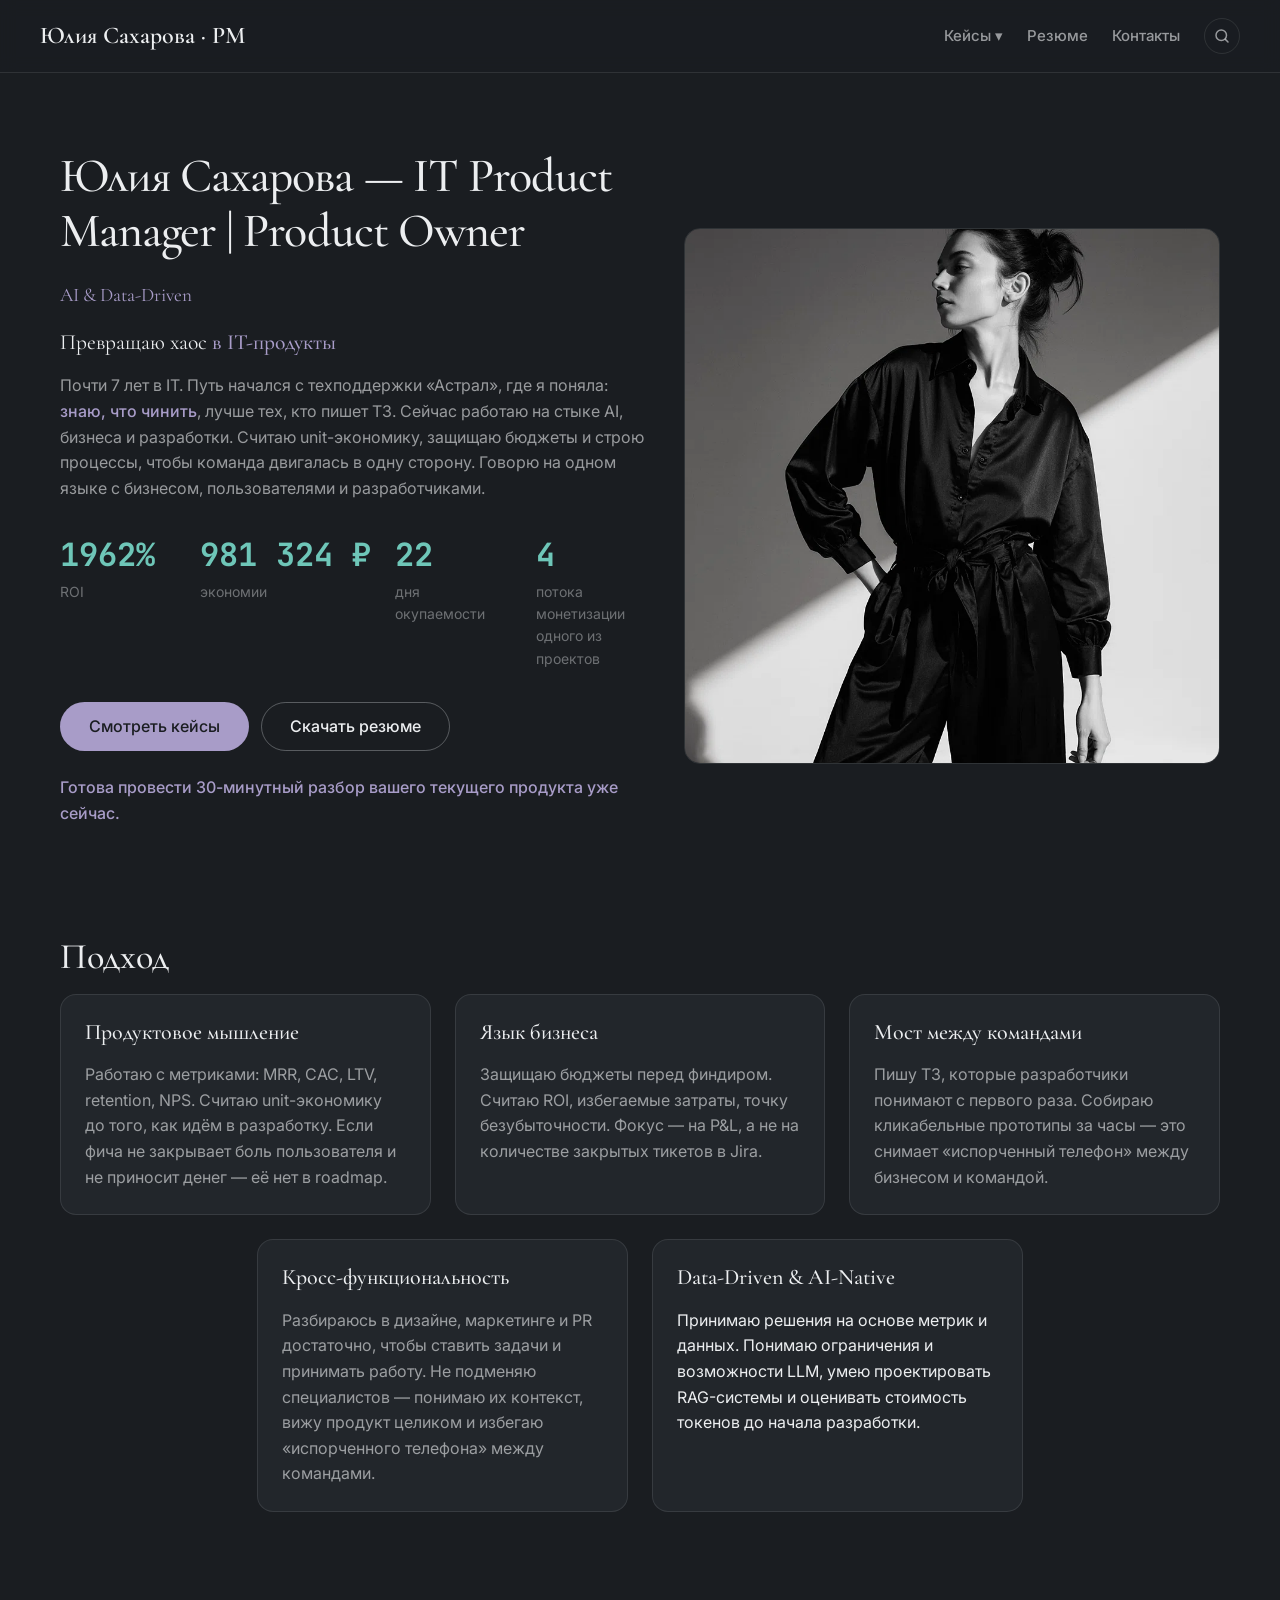
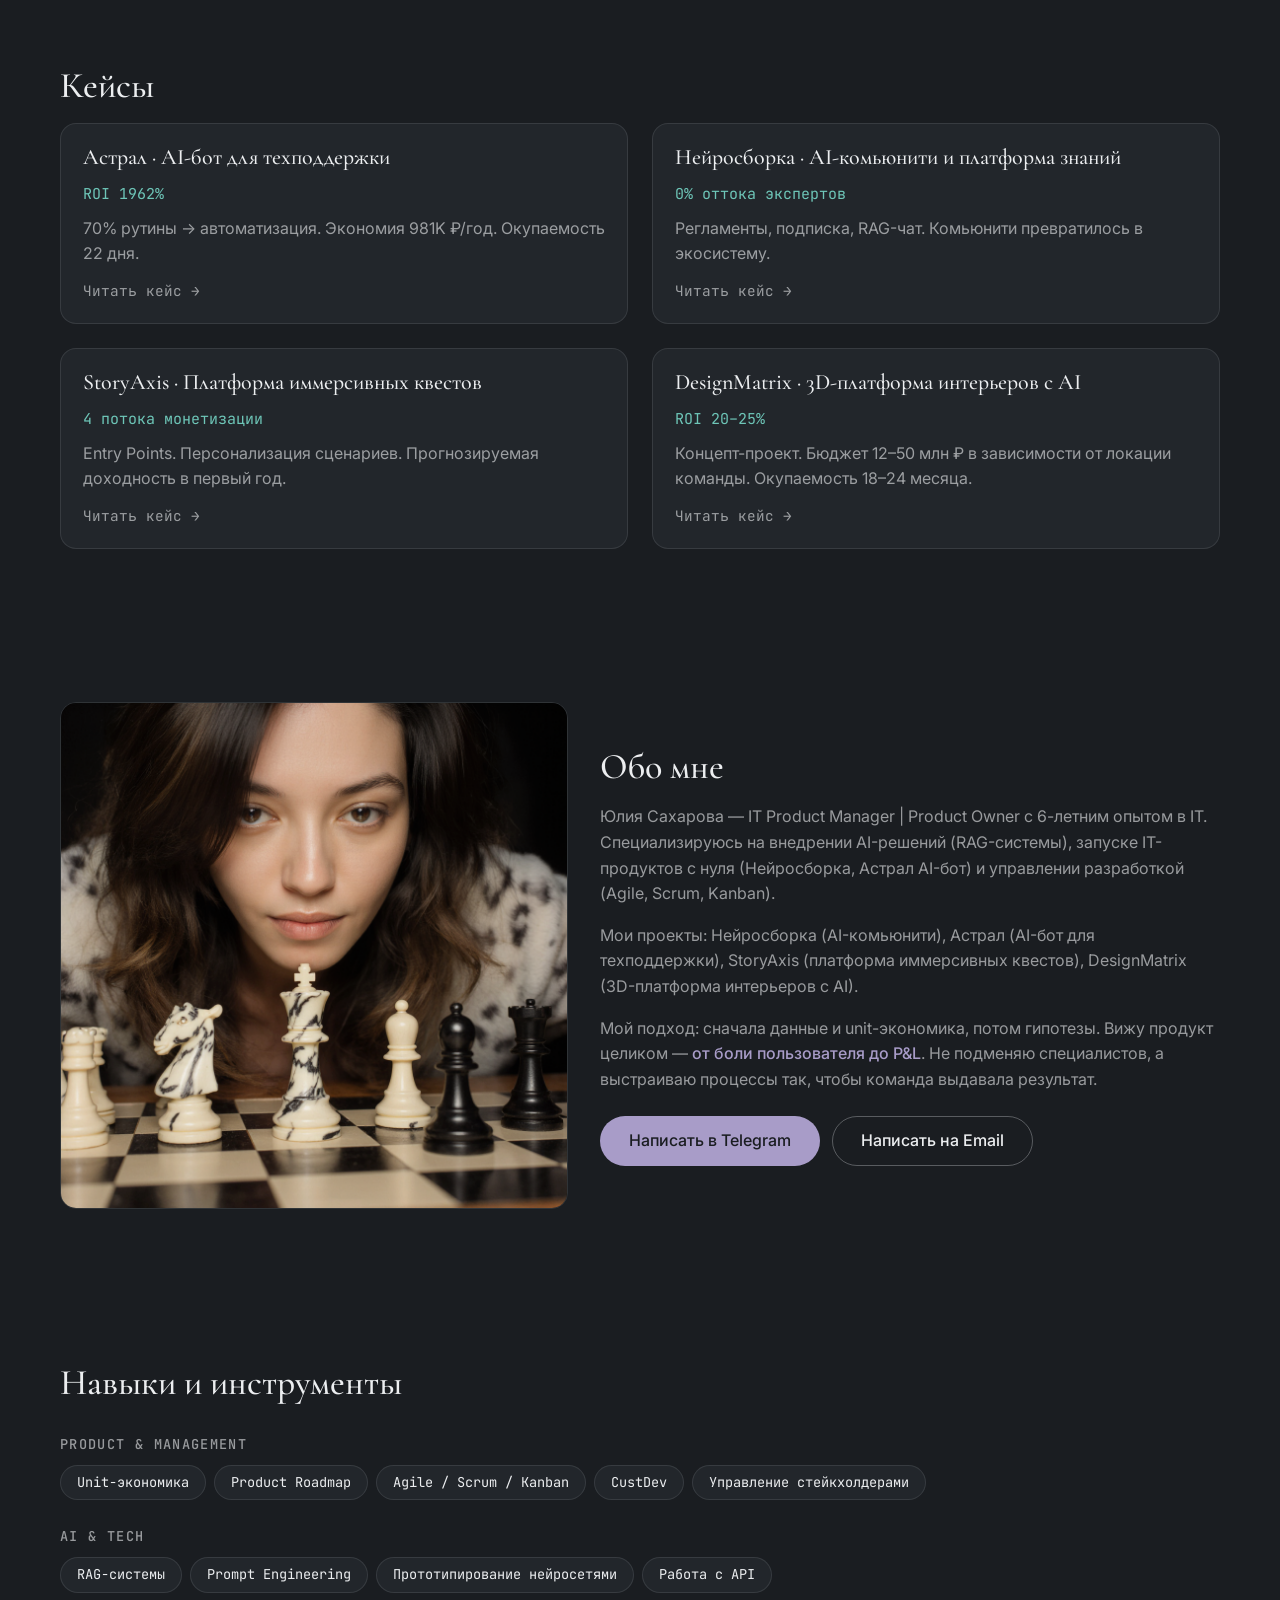
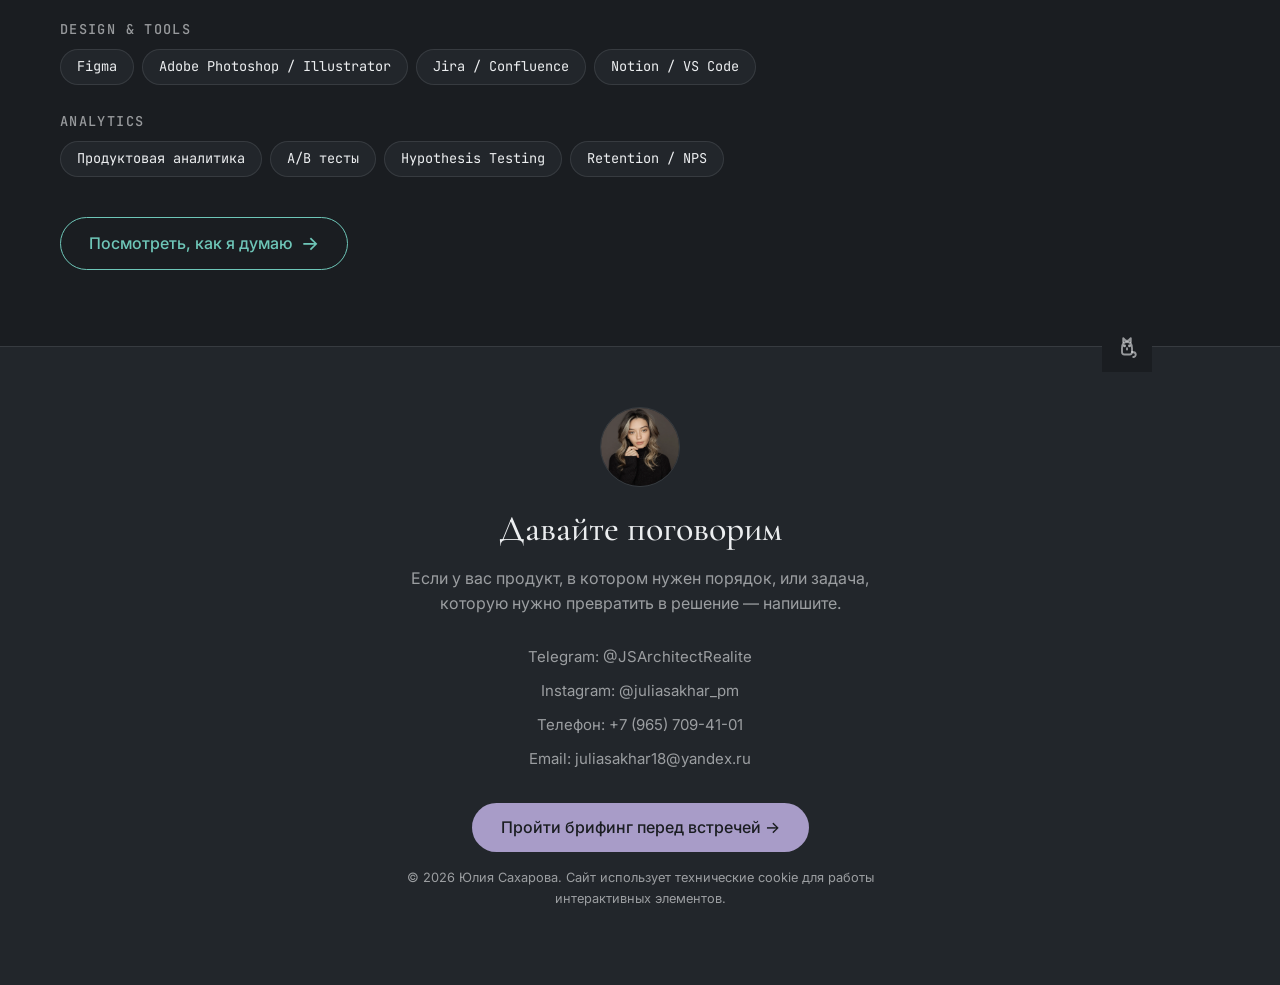
==== index.html @ aecee893 "Phase 55: sitting footer cat on top border above avatar, right aligned" ====
<!DOCTYPE html>
<html lang="ru">
<head>
  <meta charset="UTF-8">
  <meta name="viewport" content="width=device-width, initial-scale=1.0">
  <title>Юлия Сахарова — IT Product Manager | AI &amp; Data-Driven</title>
  <meta name="description" content="Опытный IT Product Manager (6+ лет). Управление IT-продуктами, запуск с нуля (0-to-1), unit-экономика. Экспертиза в AI-интеграциях, RAG-системах и Data-Driven подходе. Кейсы с ROI 1962%.">
  <meta name="keywords" content="Юлия Сахарова, Yulia Sakharova, Юлия Сахарова Product Manager, Юлия Сахарова Product Owner, IT Product Manager, AI Product Manager, Product Manager Калуга, Product Manager Россия, Product Manager AI, PM с опытом в AI, Product Manager RAG, Product Manager B2B, Product Manager B2C, нейросборка, астрал AI-бот, storyaxis, designmatrix, ИИ-бот поддержка, AI-бот техподдержка, RAG-системы, unit-экономика, prompt engineering, внедрение ИИ, управление IT-продуктами, разработка MVP, запуск продуктов с нуля, product roadmap, custdev, agile, scrum, kanban, анализ данных, продуктовый аналитик, AI-интеграции, security by design, цифровая трансформация">
  <meta property="og:type" content="website">
  <meta property="og:locale" content="ru_RU">
  <meta property="og:title" content="Юлия Сахарова — IT Product Manager">
  <meta property="og:description" content="Портфолио: внедрение AI (RAG), Unit-экономика, запуск IT-продуктов. ROI 1962%.">
  <meta property="og:image" content="https://juliasakharpm.github.io/yuliia-portfolio/img/portrait.jpg">
  <meta property="og:url" content="https://juliasakharpm.github.io/yuliia-portfolio/">
  <link rel="icon" href="favicon.svg">
  <link rel="preconnect" href="https://fonts.googleapis.com">
  <link rel="preconnect" href="https://fonts.gstatic.com" crossorigin>
  <link rel="stylesheet" href="https://fonts.googleapis.com/css2?family=Cormorant+Garamond:wght@400;500;600&family=Inter:wght@400;500;600&family=JetBrains+Mono:wght@400;700&display=swap">
  <link rel="stylesheet" href="css/styles.css?v=55.1">
  <script src="js/main.js?v=53.1" defer></script>
  <script type="application/ld+json">
  {
    "@context": "https://schema.org",
    "@type": "Person",
    "name": "Юлия Сахарова",
    "alternateName": ["Yulia Sakharova", "Юлия Сахарова PM", "Yulia Sakharova PM"],
    "jobTitle": "IT Product Manager | Product Owner",
    "description": "IT Product Manager с 6-летним опытом. Специализация: AI-интеграции, RAG-системы, запуск IT-продуктов, unit-экономика.",
    "url": "https://juliasakharpm.github.io/yuliia-portfolio/",
    "image": "https://juliasakharpm.github.io/yuliia-portfolio/img/portrait.jpg",
    "sameAs": [
      "https://t.me/JSArchitectRealite",
      "https://instagram.com/juliasakhar_pm"
    ],
    "knowsAbout": ["IT Product Management", "Product Owner", "Artificial Intelligence", "RAG", "Data-Driven", "Unit Economics", "Agile", "Scrum", "Kanban", "Product Launch", "MVP Development", "CustDev", "Product Roadmap", "AI Integration", "Prompt Engineering", "Security by Design"],
    "hasOccupation": {
      "@type": "Occupation",
      "name": "IT Product Manager",
      "occupationLocation": {"@type": "Country", "name": "Russia"}
    }
  }
  </script>
  <script type="application/ld+json">
  {
    "@context": "https://schema.org",
    "@type": "FAQPage",
    "mainEntity": [{
      "@type": "Question",
      "name": "Кто такая Юлия Сахарова?",
      "acceptedAnswer": {"@type": "Answer", "text": "Юлия Сахарова — IT Product Manager с 6-летним опытом, специализирующаяся на внедрении AI-решений (RAG) и запуске B2B/B2C продуктов с измеримым ROI."}
    }, {
      "@type": "Question",
      "name": "Какой у Юлии опыт в AI?",
      "acceptedAnswer": {"@type": "Answer", "text": "Спроектировала и внедрила AI-бота для техподдержки с ROI 1962% и окупаемостью 22 дня."}
    }]
  }
  </script>
</head>
<body>
  <header class="site-header">
    <a class="logo" href="index.html">Юлия Сахарова · PM</a>
        <nav class="site-nav">
      <div class="dropdown">
        <button class="dropdown-toggle" type="button" aria-expanded="false" aria-haspopup="true">Кейсы ▾</button>
        <div class="dropdown-menu">
          <a href="case-astral.html">Астрал</a>
          <a href="case-neirosborka.html">Нейросборка</a>
          <a href="case-storyaxis.html">StoryAxis</a>
          <a href="case-designmatrix.html">DesignMatrix</a>
        </div>
      </div>
      <a class="nav-link" href="resume.pdf" download>Резюме</a>
      <a class="nav-link" href="index.html#contacts">Контакты</a>
      <button class="search-toggle" type="button" aria-label="Поиск по сайту" title="Поиск (Ctrl+K)" data-search-open>
        <svg width="18" height="18" viewBox="0 0 24 24" fill="none" stroke="currentColor" stroke-width="2" stroke-linecap="round"><circle cx="11" cy="11" r="7"></circle><path d="m20 20-3.5-3.5"></path></svg>
      </button>
    </nav>
  </header>

  <main>
    <!-- Hero -->
    <section class="section hero fade-in">
      <div class="container hero-grid">
        <div class="hero-text">
          <h1>Юлия Сахарова — IT Product Manager | Product Owner</h1>
          <p class="hero-subtitle">AI &amp; Data-Driven</p>
          <p class="hero-slogan">Превращаю хаос <span class="text-accent">в IT-продукты</span></p>
          <p class="text-muted hero-lead">Почти 7 лет в IT. Путь начался с техподдержки «Астрал», где я поняла: <span class="text-accent">знаю, что чинить</span>, лучше тех, кто пишет ТЗ. Сейчас работаю на стыке AI, бизнеса и разработки. Считаю unit-экономику, защищаю бюджеты и строю процессы, чтобы команда двигалась в одну сторону. Говорю на одном языке с бизнесом, пользователями и разработчиками.</p>
          <div class="hero-stats">
            <div class="stat">
              <span class="stat-value mono"><span data-counter="1962" data-counter-suffix="%">1962%</span></span>
              <span class="stat-label">ROI</span>
            </div>
            <div class="stat">
              <span class="stat-value mono"><span data-counter="981324" data-counter-format="money" data-counter-suffix=" ₽">981 324 ₽</span></span>
              <span class="stat-label">экономии</span>
            </div>
            <div class="stat">
              <span class="stat-value mono"><span data-counter="22">22</span></span>
              <span class="stat-label">дня окупаемости</span>
            </div>
            <div class="stat">
              <span class="stat-value mono"><span data-counter="4">4</span></span>
              <span class="stat-label">потока монетизации одного из проектов</span>
            </div>
          </div>
          <div class="hero-actions">
            <a class="btn btn--primary" href="#cases">Смотреть кейсы</a>
            <a class="btn btn--outline" href="resume.pdf" download>Скачать резюме</a>
          </div>
          <p style="margin-top: 24px; font-weight: 500; color: var(--accent);">Готова провести 30-минутный разбор вашего текущего продукта уже сейчас.</p>
        </div>
        <div class="hero-media">
          <img src="img/portrait.jpg" alt="Юлия Сахарова — IT Product Manager" class="rounded-2xl" width="600" height="600">
        </div>
      </div>
    </section>

    <!-- Подход -->
    <section class="section fade-in">
      <div class="container">
        <h2>Подход</h2>
        <div class="grid-4 approach-grid">
          <div class="card approach-card">
            <h3>Продуктовое мышление</h3>
            <p class="text-muted">Работаю с метриками: MRR, CAC, LTV, retention, NPS. Считаю unit-экономику до того, как идём в разработку. Если фича не закрывает боль пользователя и не приносит денег — её нет в roadmap.</p>
          </div>
          <div class="card approach-card">
            <h3>Язык бизнеса</h3>
            <p class="text-muted">Защищаю бюджеты перед финдиром. Считаю ROI, избегаемые затраты, точку безубыточности. Фокус — на P&L, а не на количестве закрытых тикетов в Jira.</p>
          </div>
          <div class="card approach-card">
            <h3>Мост между командами</h3>
            <p class="text-muted">Пишу ТЗ, которые разработчики понимают с первого раза. Собираю кликабельные прототипы за часы — это снимает «испорченный телефон» между бизнесом и командой.</p>
          </div>
          <div class="card approach-card">
            <h3>Кросс-функциональность</h3>
            <p class="text-muted">Разбираюсь в дизайне, маркетинге и PR достаточно, чтобы ставить задачи и принимать работу. Не подменяю специалистов — понимаю их контекст, вижу продукт целиком и избегаю «испорченного телефона» между командами.</p>
          </div>
          <div class="card approach-card">
            <h3>Data-Driven &amp; AI-Native</h3>
            <p>Принимаю решения на основе метрик и данных. Понимаю ограничения и возможности LLM, умею проектировать RAG-системы и оценивать стоимость токенов до начала разработки.</p>
          </div>
        </div>
      </div>
    </section>

    <!-- Кейсы -->
    <section id="cases" class="section fade-in">
      <div class="container">
        <h2>Кейсы</h2>
        <div class="grid-2 cases-grid">
          <a class="card case-card" href="case-astral.html">
            <h3>Астрал · AI-бот для техподдержки</h3>
            <p class="mono case-metric">ROI 1962%</p>
            <p class="text-muted case-desc">70% рутины → автоматизация. Экономия 981K ₽/год. Окупаемость 22 дня.</p>
            <span class="read-more mono">Читать кейс →</span>
          </a>
          <a class="card case-card" href="case-neirosborka.html">
            <h3>Нейросборка · AI-комьюнити и платформа знаний</h3>
            <p class="mono case-metric">0% оттока экспертов</p>
            <p class="text-muted case-desc">Регламенты, подписка, RAG-чат. Комьюнити превратилось в экосистему.</p>
            <span class="read-more mono">Читать кейс →</span>
          </a>
          <a class="card case-card" href="case-storyaxis.html">
            <h3>StoryAxis · Платформа иммерсивных квестов</h3>
            <p class="mono case-metric">4 потока монетизации</p>
            <p class="text-muted case-desc">Entry Points. Персонализация сценариев. Прогнозируемая доходность в первый год.</p>
            <span class="read-more mono">Читать кейс →</span>
          </a>
          <a class="card case-card" href="case-designmatrix.html">
            <h3>DesignMatrix · 3D-платформа интерьеров с AI</h3>
            <p class="mono case-metric">ROI 20–25%</p>
            <p class="text-muted case-desc">Концепт-проект. Бюджет 12–50 млн ₽ в зависимости от локации команды. Окупаемость 18–24 месяца.</p>
            <span class="read-more mono">Читать кейс →</span>
          </a>
        </div>
      </div>
    </section>

    <!-- Обо мне -->
    <section id="about" class="section fade-in">
      <div class="container about-grid">
        <div class="about-media">
          <img src="img/about.jpg" alt="Юлия Сахарова, Product Manager" class="rounded-2xl" width="800" height="800" loading="lazy">
        </div>
        <div class="about-text">
          <h2>Обо мне</h2>
          <p class="text-muted">Юлия Сахарова — IT Product Manager | Product Owner с 6-летним опытом в IT. Специализируюсь на внедрении AI-решений (RAG-системы), запуске IT-продуктов с нуля (Нейросборка, Астрал AI-бот) и управлении разработкой (Agile, Scrum, Kanban).</p>
          <p class="text-muted">Мои проекты: Нейросборка (AI-комьюнити), Астрал (AI-бот для техподдержки), StoryAxis (платформа иммерсивных квестов), DesignMatrix (3D-платформа интерьеров с AI).</p>
          <p class="text-muted">Мой подход: сначала данные и unit-экономика, потом гипотезы. Вижу продукт целиком — <span class="text-accent">от боли пользователя до P&amp;L</span>. Не подменяю специалистов, а выстраиваю процессы так, чтобы команда выдавала результат.</p>
          <div class="about-actions">
            <a href="https://t.me/JSArchitectRealite" target="_blank" class="btn btn--gold">Написать в Telegram</a>
            <a href="mailto:juliasakhar18@yandex.ru" class="btn btn--outline">Написать на Email</a>
          </div>
        </div>
      </div>
    </section>

    <!-- Навыки и инструменты -->
    <section class="section fade-in" id="skills">
      <div class="container">
        <h2 class="section-title">Навыки и инструменты</h2>
        <div class="skills-list">
          <div class="skill-category">
            <h3>Product &amp; Management</h3>
            <div class="skill-tags">
              <span class="skill-tag">Unit-экономика</span>
              <span class="skill-tag">Product Roadmap</span>
              <span class="skill-tag">Agile / Scrum / Kanban</span>
              <span class="skill-tag">CustDev</span>
              <span class="skill-tag">Управление стейкхолдерами</span>
            </div>
          </div>
          <div class="skill-category">
            <h3>AI &amp; Tech</h3>
            <div class="skill-tags">
              <span class="skill-tag">RAG-системы</span>
              <span class="skill-tag">Prompt Engineering</span>
              <span class="skill-tag">Прототипирование нейросетями</span>
              <span class="skill-tag">Работа с API</span>
            </div>
          </div>
          <div class="skill-category">
            <h3>Design &amp; Tools</h3>
            <div class="skill-tags">
              <span class="skill-tag">Figma</span>
              <span class="skill-tag">Adobe Photoshop / Illustrator</span>
              <span class="skill-tag">Jira / Confluence</span>
              <span class="skill-tag">Notion / VS Code</span>
            </div>
          </div>
          <div class="skill-category">
            <h3>Analytics</h3>
            <div class="skill-tags">
              <span class="skill-tag">Продуктовая аналитика</span>
              <span class="skill-tag">A/B тесты</span>
              <span class="skill-tag">Hypothesis Testing</span>
              <span class="skill-tag">Retention / NPS</span>
            </div>
          </div>
        </div>
        <div style="margin-top: 40px;">
          <a href="how-i-think.html" class="btn btn-metric" style="border: 1px solid var(--metric); color: var(--metric); background: transparent; display: inline-flex; align-items: center; gap: 8px; padding: 14px 28px;">
            Посмотреть, как я думаю <span style="font-size: 1.2rem;">→</span>
          </a>
        </div>
      </div>
    </section>

    <!-- Частые вопросы -->
    <section id="faq" class="seo-hidden">
      <div class="container">
        <h2 class="section-title">Частые вопросы</h2>
        <div class="faq-list">
          <div class="faq-item">
            <h3>Кто такая Юлия Сахарова?</h3>
            <p>Юлия Сахарова — IT Product Manager с 6-летним опытом, специализирующаяся на внедрении AI-решений (RAG) и запуске B2B/B2C продуктов с измеримым ROI.</p>
          </div>
          <div class="faq-item">
            <h3>Какой у вас опыт в AI?</h3>
            <p>Спроектировала и внедрила AI-бота для техподдержки с ROI 1962% и окупаемостью 22 дня. Также запустила платформу знаний с RAG-чатом и нулевым оттоком экспертов.</p>
          </div>
          <div class="faq-item">
            <h3>Какие ключевые навыки?</h3>
            <p>Управление IT-продуктами, Unit-экономика, Product Roadmap, RAG-системы, Prompt Engineering, CustDev, Agile/Scrum.</p>
          </div>
        </div>
      </div>
    </section>
  </main>

  <footer class="site-footer" id="contacts">
    <svg class="footer-cat-sitting" width="50" height="50" viewBox="0 0 24 24" fill="none" stroke="currentColor" stroke-width="1.5" stroke-linecap="round" stroke-linejoin="round">
      <path d="M12 8c-2.5 0-4 2-4 5v3c0 1.5 1 2 2 2h4c1 0 2-.5 2-2v-3c0-3-1.5-5-4-5z"/>
      <path d="M9 8V5l2 2h2l2-2v3"/>
      <path class="cat-tail" d="M16 16c2 0 3 1 3 2s-1 2-2 2"/>
      <circle cx="10" cy="11" r="0.5" fill="currentColor"/>
      <circle cx="14" cy="11" r="0.5" fill="currentColor"/>
      <path d="M12 13v1"/>
    </svg>    <img class="avatar rounded-full" src="img/avatar.png" alt="Юлия Сахарова" width="80" height="80" loading="lazy">
    <h2>Давайте поговорим</h2>
    <p>Если у вас продукт, в котором нужен порядок, или задача, которую нужно превратить в решение — напишите.</p>
    <ul class="contacts">
      <li><a href="https://t.me/JSArchitectRealite" target="_blank" rel="noopener noreferrer">Telegram: @JSArchitectRealite</a></li>
      <li><a href="https://instagram.com/juliasakhar_pm">Instagram: @juliasakhar_pm</a></li>
      <li><a href="tel:+79657094101">Телефон: +7 (965) 709-41-01</a></li>
      <li><a href="mailto:juliasakhar18@yandex.ru">Email: juliasakhar18@yandex.ru</a></li>
    </ul>
    <a class="btn btn--primary" href="case-storyaxis.html#briefing">Пройти брифинг перед встречей →</a>
    <p class="text-muted" style="font-size: 0.8rem; margin-top: 16px;">© 2026 Юлия Сахарова. Сайт использует технические cookie для работы интерактивных элементов.</p>
  </footer>
  <div class="search-modal" id="search-modal" aria-hidden="true">
    <div class="search-modal-backdrop" data-search-close></div>
    <div class="search-dialog" role="dialog" aria-modal="true" aria-label="Поиск по сайту">
      <input type="search" id="search-input" placeholder="Поиск по сайту…" autocomplete="off">
      <ul class="search-results" id="search-results"></ul>
      <p class="search-hint mono">Esc — закрыть · Ctrl/Cmd + K — открыть</p>
    </div>
  </div>
</body>
</html>
---- css/styles.css ----
/* ============================================================
   yuliia-site — базовые стили (фаза 2)
   Дизайн-система: spec/01-design.md · переменные: spec/TECH.md
   Стили отдельных страниц — в css/case.css, css/neon.css и т.д.
   ============================================================ */

/* --- Переменные (фаза 13: Tech-Luxury) --- */
:root {
  --bg: #1A1D21;
  --card: #22262B;
  --elevated: #2A2F35;
  --text: #ECEEF0;
  --text-muted: rgba(236, 238, 240, 0.6);
  --text-dim: rgba(236, 238, 240, 0.4);
  --border: rgba(236, 238, 240, 0.1);
  --accent: #A89CC8;
  --accent-hover: #BEB3DB;
  --metric: #6EC6B8;
  --success: #6FA89A;
  --error: #C4756B;
  --radius: 16px;
  --radius-sm: 8px;

  /* Совместимость с разметкой прошлых фаз (чат, визард, 3D-панели) */
  --gold: var(--accent);
  --gold-hover: var(--accent-hover);

  --font-heading: 'Cormorant Garamond', serif;
  --font-body: 'Inter', sans-serif;
  --font-mono: 'JetBrains Mono', monospace;
}

/* --- База --- */
*, *::before, *::after { box-sizing: border-box; }

body {
  margin: 0;
  font-family: var(--font-body);
  font-size: 16px;
  background-color: var(--bg);
  color: var(--text);
  line-height: 1.6;
}

html { scroll-behavior: smooth; }

img { max-width: 100%; height: auto; }

/* --- Заголовки (mobile-first) --- */
h1, h2, h3, h4 {
  margin: 0 0 16px;
  font-family: var(--font-heading);
  font-weight: 500;
  line-height: 1.2;
  color: var(--text);
}

/* Акценты: только цвет и вес, без курсива и подчёркивания */
em, i {
  color: var(--accent);
  font-style: normal;
  font-weight: 500;
}
h1 { font-size: clamp(2rem, 4vw, 3rem); line-height: 1.15; letter-spacing: -0.02em; }
h2 { font-size: clamp(1.5rem, 3vw, 2.25rem); }
h3 { font-size: 22px; }
h4 { font-size: 18px; }

p { font-size: 1rem; line-height: 1.6; }

@media (min-width: 768px) {
  h3 { font-size: 28px; }
  h4 { font-size: 22px; }
}

/* --- Ссылки --- */
a {
  color: var(--text);
  text-decoration: none;
  transition: color 0.2s ease;
}
a:hover { color: var(--accent); }

/* --- Контейнеры и секции --- */
.container {
  max-width: 1200px;
  margin: 0 auto;
  padding: 0 20px;
}

.section { padding: 48px 0; }

/* --- Фаза 12: пустота под цифрами hero — блок логики идёт сразу (30–40px) --- */
main > .section:first-child { padding-bottom: 16px; }

/* --- Кнопки --- */
.btn {
  display: inline-block;
  padding: 14px 28px;
  font-family: var(--font-body);
  font-size: 16px;
  font-weight: 500;
  line-height: 1.2;
  color: var(--text);
  background-color: transparent;
  border: 1px solid transparent;
  border-radius: 30px;
  cursor: pointer;
  transition: background-color 0.2s ease, border-color 0.2s ease,
              color 0.2s ease, transform 0.2s ease-out, box-shadow 0.2s ease;
}
.btn:focus-visible { outline: 2px solid var(--accent); outline-offset: 2px; }

/* Основная кнопка: лаванда. .btn--gold — алиас прошлых фаз */
.btn--primary,
.btn--gold {
  background-color: var(--accent);
  color: #1A1D21;
}
.btn--primary:hover,
.btn--gold:hover {
  background-color: var(--accent-hover);
  color: #1A1D21;
  transform: translateY(-1px);
  box-shadow: 0 6px 18px rgba(168, 156, 200, 0.25);
}

/* Контурная кнопка */
.btn--outline {
  background-color: transparent;
  border-color: rgba(236, 238, 240, 0.3);
  color: var(--text);
}
.btn--outline:hover {
  background-color: rgba(168, 156, 200, 0.1);
  border-color: var(--accent);
  color: var(--text);
  transform: translateY(-1px);
}

/* --- Карточка --- */
.card {
  background-color: var(--card);
  border: 1px solid var(--border);
  border-radius: var(--radius);
  padding: 24px;
  transition: transform 0.4s cubic-bezier(0.16, 1, 0.3, 1),
              box-shadow 0.4s cubic-bezier(0.16, 1, 0.3, 1),
              border-color 0.4s ease,
              background-color 0.4s ease;
}

/* --- Сетки (mobile → 1 колонка) --- */
.grid-2, .grid-3, .grid-4 {
  display: grid;
  grid-template-columns: 1fr;
  gap: 16px;
}

@media (min-width: 768px) {
  .section { padding: 76px 0; }
  main > .section:first-child { padding-bottom: 16px; }
  .grid-2, .grid-3, .grid-4 { gap: 24px; }
  .grid-2 { grid-template-columns: repeat(2, 1fr); }
  .grid-3 { grid-template-columns: repeat(3, 1fr); }
  .grid-4 { grid-template-columns: repeat(4, 1fr); }

  /* Подход: 5 карточек — 2 колонки, последняя по центру */
  .grid-4.approach-grid { grid-template-columns: repeat(2, minmax(0, 1fr)); }
  .approach-grid > .card:nth-child(5) {
    grid-column: 1 / -1;
    width: calc(50% - 12px);
    justify-self: center;
  }
}

@media (min-width: 1024px) {
  /* Подход: 5 карточек — 3 сверху, 2 по центру снизу */
  .grid-4.approach-grid { grid-template-columns: repeat(6, minmax(0, 1fr)); }
  .approach-grid > .card { grid-column: span 2; }
  .approach-grid > .card:nth-child(4) { grid-column: 2 / span 2; }
  .approach-grid > .card:nth-child(5) {
    grid-column: 4 / span 2;
    width: auto;
    justify-self: stretch;
  }
}

/* --- Анимации --- */
@keyframes fade-in-up {
  from { opacity: 0; transform: translateY(20px); }
  to   { opacity: 1; transform: translateY(0); }
}

.fade-in { opacity: 0; }
.fade-in.visible { animation: fade-in-up 0.6s ease-out forwards; }

/* --- Моноширинный текст (цифры и метрики) --- */
/* Фаза 13: все цифры/метрики — мятный циан, JetBrains Mono */
.mono,
.metric-big,
.stat-value,
[data-counter] {
  color: var(--metric);
  font-family: var(--font-mono);
}

/* Служебные утилиты скругления (фаза 15) */
.rounded-2xl { border-radius: var(--radius); }
.rounded-full { border-radius: 9999px; }

/* ============================================================
   Шапка
   ============================================================ */
.site-header {
  position: sticky;
  top: 0;
  z-index: 100;
  display: flex;
  flex-wrap: wrap;
  align-items: center;
  justify-content: space-between;
  gap: 8px 24px;
  padding: 14px 20px;
  background-color: rgba(26, 29, 33, 0.85);
  -webkit-backdrop-filter: blur(8px);
  backdrop-filter: blur(8px);
  border-bottom: 1px solid var(--border);
}

.logo {
  font-family: var(--font-heading);
  font-size: 24px;
  font-weight: 600;
  line-height: 1.2;
  color: var(--text);
}

.site-nav {
  display: flex;
  flex-wrap: wrap;
  gap: 8px 24px;
}

.site-nav a {
  font-size: 15px;
  font-weight: 500;
  color: var(--text-muted);
}

.site-nav a:hover { color: var(--accent); }

/* Фаза 16: выпадающее меню «Кейсы» */
.site-nav { align-items: center; }

.dropdown { position: relative; }

.dropdown-toggle {
  padding: 0;
  font-family: var(--font-body);
  font-size: 15px;
  font-weight: 500;
  line-height: inherit;
  color: var(--text-muted);
  background: none;
  border: 0;
  cursor: pointer;
  transition: color 0.2s ease;
}

.dropdown-toggle:hover,
.dropdown-toggle[aria-expanded="true"] { color: var(--accent); }

.dropdown-menu {
  display: none;
  position: absolute;
  top: calc(100% + 12px);
  left: 0;
  z-index: 110;
  min-width: 200px;
  padding: 8px 0;
  background: var(--card);
  border: 1px solid var(--border);
  border-radius: 8px;
  box-shadow: 0 16px 40px rgba(0, 0, 0, 0.4);
}

.dropdown-menu.show { display: block; }

.dropdown-menu a {
  display: block;
  padding: 10px 20px;
  font-size: 15px;
  color: var(--text);
  text-decoration: none;
  white-space: nowrap;
}

.dropdown-menu a:hover {
  background: var(--elevated);
  color: var(--accent);
}

@media (max-width: 767px) {
  .site-nav { gap: 8px 20px; }
}

@media (min-width: 768px) {
  .site-header { padding: 18px 40px; }
}

/* ============================================================
   Футер
   ============================================================ */
.site-footer {
  position: relative;
  background-color: var(--card);
  border-top: 1px solid var(--border);
  padding: 60px 20px 48px;
  text-align: center;
}

.site-footer .avatar {
  display: block;
  width: 80px;
  height: 80px;
  margin: 0 auto 20px;
  border-radius: 50%;
  border: 1px solid var(--border);
}

.site-footer p {
  max-width: 520px;
  margin: 0 auto 28px;
  color: var(--text-muted);
}

.contacts {
  display: flex;
  flex-direction: column;
  align-items: center;
  gap: 10px;
  list-style: none;
  margin: 0 0 32px;
  padding: 0;
  font-size: 15px;
}

.contacts a { color: var(--text-muted); }
.contacts a:hover { color: var(--accent); }

/* ============================================================
   Утилиты
   ============================================================ */
.text-muted { color: var(--text-muted); }
.text-gold { color: var(--accent); }
.text-center { text-align: center; }

.mt-1 { margin-top: 8px; }
.mt-2 { margin-top: 16px; }
.mt-3 { margin-top: 24px; }
.mt-4 { margin-top: 48px; }

.mb-1 { margin-bottom: 8px; }
.mb-2 { margin-bottom: 16px; }
.mb-3 { margin-bottom: 24px; }
.mb-4 { margin-bottom: 48px; }

/* ============================================================
   index.html · фаза 3
   ============================================================ */

/* Hero */
.hero-grid {
  display: grid;
  grid-template-columns: 1fr;
  gap: 32px;
  align-items: center;
}

.hero-media { order: -1; } /* мобильный: портрет сверху */

.hero-media img {
  display: block;
  width: 100%;
  height: auto;
  border: 1px solid var(--border);
  border-radius: 16px;
}

.hero-lead { max-width: 680px; }

/* Комфортная длина строки для читаемых абзацев (фаза 49) */
.about-text p { max-width: 700px; }

/* Фаза 16: имя, должность и слоган */
.hero-text h1 {
  font-size: clamp(2rem, 4vw, 3rem);
  line-height: 1.15;
  letter-spacing: -0.02em;
  margin-bottom: 24px;
}

.hero-subtitle {
  font-family: var(--font-heading);
  font-size: 1.2rem;
  line-height: 1.3;
  color: var(--accent);
  margin: 8px 0 20px;
}

.hero-slogan {
  font-family: var(--font-heading);
  font-size: 1.35rem;
  line-height: 1.35;
  color: var(--text);
  margin: 0 0 16px;
}

/* Фаза 20: акцент без курсива и подчёркивания */
.text-accent {
  color: var(--accent);
  font-style: normal;
  font-weight: 500;
}

.hero-stats {
  display: grid;
  grid-template-columns: repeat(2, 1fr);
  gap: 16px 24px;
  margin: 28px 0 32px;
}

.stat-value {
  display: block;
  font-size: 26px;
  font-weight: 700;
  color: var(--metric);
  white-space: nowrap;
}

.stat-label {
  display: block;
  font-size: 14px;
  color: var(--text-dim);
}

.hero-actions {
  display: flex;
  flex-wrap: wrap;
  gap: 12px;
}

@media (min-width: 768px) {
  .hero-grid { grid-template-columns: 1.05fr 0.95fr; }
  .hero-media { order: 0; }
  .hero-stats { grid-template-columns: repeat(4, 1fr); }
  .stat-value { font-size: 32px; }
}

/* Обо мне */
.about-grid {
  display: grid;
  grid-template-columns: 1fr;
  gap: 32px;
  align-items: center;
}

.about-media img {
  display: block;
  width: 100%;
  height: auto;
  border: 1px solid var(--border);
  border-radius: 16px;
}

.about-actions {
  display: flex;
  flex-wrap: wrap;
  gap: 12px;
  margin-top: 24px;
}

@media (min-width: 768px) {
  .about-grid { grid-template-columns: 0.9fr 1.1fr; }
}

/* Карточки (Подход, Кейсы) */
.card h3 {
  font-size: 20px;
  line-height: 1.25;
  margin-bottom: 10px;
}

.card > p:last-child { margin-bottom: 0; }

@media (min-width: 768px) {
  .card h3 { font-size: 22px; }
}

/* Кейсы */
#cases { scroll-margin-top: 96px; }

.case-card {
  display: block;
  height: 100%;
  position: relative;
  padding: 20px 22px;
  transform-style: preserve-3d;
  will-change: transform;
  transition: transform 0.4s cubic-bezier(0.16, 1, 0.3, 1),
              box-shadow 0.4s cubic-bezier(0.16, 1, 0.3, 1),
              border-color 0.4s ease,
              background-color 0.4s ease;
}

/* Единый hover для всех карточек: кейсы + «Подход» (фаза 33) */
@media (hover: hover) {
  .case-card:hover,
  .card:hover {
    transform: translateY(-8px) scale(1.02) !important;
    background-color: var(--elevated) !important;
    border-color: var(--metric) !important;
    box-shadow: 0 20px 40px rgba(0, 0, 0, 0.5),
                0 0 24px rgba(110, 198, 184, 0.2) !important;
    z-index: 10;
  }

  /* Заголовок при hover — лавандовый (фаза 34), текст p не меняется */
  .case-card:hover h3,
  .card:hover h3 {
    color: var(--accent) !important;
    transition: color 0.3s ease;
  }
}

.case-card .read-more {
  display: inline-block;
  margin-top: 12px;
  font-size: 0.9rem;
  color: var(--text-muted);
  transition: color 0.3s, transform 0.3s;
}

.case-card:hover .read-more {
  color: var(--metric);
  transform: translateX(5px);
}

.case-metric {
  margin: 0 0 10px;
  font-size: 15px;
  color: var(--metric);
}

.case-desc { margin: 0; }

/* Фаза 13: цитата-вывод внизу кейса */
.case-quote {
  margin: 32px 0 0;
  padding: 20px 24px;
  background: var(--elevated);
  border-left: 3px solid var(--accent);
  border-radius: var(--radius-sm);
  font-family: var(--font-heading);
  font-style: italic;
  font-size: 21px;
  line-height: 1.45;
  color: var(--accent);
}

.case-quote ul,
.case-quote ol {
  margin: 0;
  padding-left: 20px;
}

.case-quote li { margin-bottom: 6px; }
.case-quote li:last-child { margin-bottom: 0; }

/* --- Фаза 36: навыки и инструменты (вертикальный список) --- */
.skills-list {
  display: flex;
  flex-direction: column;
  gap: 28px;
  margin-top: 32px;
  max-width: 900px;
}

.skill-category {
  display: flex;
  flex-direction: column;
  gap: 12px;
}

.skill-category h3 {
  font-family: var(--font-mono);
  font-size: 0.85rem;
  font-weight: 500;
  color: var(--text-muted);
  text-transform: uppercase;
  letter-spacing: 0.1em;
  margin: 0;
}

.skill-tags {
  display: flex;
  flex-wrap: wrap;
  gap: 8px;
}

.skill-tag {
  font-family: var(--font-mono);
  font-size: 0.85rem;
  color: var(--text);
  background: var(--card);
  border: 1px solid var(--border);
  padding: 6px 16px;
  border-radius: 20px;
  transition: background-color 0.3s ease, border-color 0.3s ease, color 0.3s ease;
  cursor: default;
}

@media (hover: hover) {
  .skill-tag:hover {
    background: var(--elevated);
    border-color: rgba(236, 238, 240, 0.3);
    color: #FFFFFF;
  }
}
/* --- Фаза 42: видимый блок FAQ --- */
.faq-list {
  display: flex;
  flex-direction: column;
  gap: 24px;
  margin-top: 32px;
}

.faq-item {
  border-bottom: 1px solid var(--border);
  padding-bottom: 16px;
}

.faq-item:last-child { border-bottom: 0; padding-bottom: 0; }

.faq-item h3 {
  font-size: 20px;
  color: var(--accent);
  margin-bottom: 8px;
}

.faq-item p {
  color: var(--text-muted);
  margin: 0;
}
/* --- Фаза 45: визуально скрытый контент для SEO (screen-reader only) --- */
.seo-hidden {
  position: absolute !important;
  width: 1px !important;
  height: 1px !important;
  padding: 0 !important;
  margin: -1px !important;
  overflow: hidden !important;
  clip: rect(0, 0, 0, 0) !important;
  white-space: nowrap !important;
  border: 0 !important;
}
/* --- Фаза 53: кнопка "как я думаю", котик, поиск --- */
.btn-metric:hover {
  background: var(--metric) !important;
  color: #1A1D21 !important;
}

/* Фаза 55: котик сидит на линии border-top над аватаром, прижат к правому краю */
.footer-cat-sitting {
  position: absolute;
  right: 10%;
  top: -25px;
  color: var(--text-muted);
  background-color: var(--bg);
  padding: 0 10px;
  cursor: pointer;
  transition: color 0.4s ease, transform 0.4s ease;
  animation: catColorPulse 4s infinite alternate, catFloat 3s ease-in-out infinite;
  z-index: 10;
}

.footer-cat-sitting:hover {
  color: var(--metric);
  transform: scale(1.2) translateY(-5px);
  animation-play-state: paused;
}

.cat-tail { transform-origin: 16px 18px; animation: catWag 1.5s infinite ease-in-out; }
@keyframes catWag { 0%, 100% { transform: rotate(0deg); } 50% { transform: rotate(20deg); } }
@keyframes catColorPulse { 0% { color: var(--text-muted); } 100% { color: var(--accent); } }
@keyframes catFloat { 0%, 100% { transform: translateY(0); } 50% { transform: translateY(-4px); } }

@media (max-width: 768px) {
  .footer-cat-sitting {
    right: 20px;
    top: -20px;
    width: 40px;
    height: 40px;
  }
}

.search-toggle {
  display: inline-flex;
  align-items: center;
  justify-content: center;
  width: 36px;
  height: 36px;
  padding: 0;
  color: var(--text-muted);
  background: transparent;
  border: 1px solid var(--border);
  border-radius: 50%;
  cursor: pointer;
  transition: color 0.2s ease, border-color 0.2s ease, background-color 0.2s ease;
}
.search-toggle:hover { color: var(--metric); border-color: var(--metric); }

.search-modal { position: fixed; inset: 0; z-index: 1000; display: none; }
.search-modal.open { display: block; }
.search-modal-backdrop {
  position: absolute;
  inset: 0;
  background: rgba(0, 0, 0, 0.6);
  backdrop-filter: blur(4px);
}
.search-dialog {
  position: relative;
  max-width: 640px;
  margin: 12vh auto 0;
  padding: 16px;
  background: var(--elevated);
  border: 1px solid var(--border);
  border-radius: 16px;
  box-shadow: 0 24px 60px rgba(0, 0, 0, 0.5);
}
#search-input {
  width: 100%;
  padding: 14px 16px;
  font-family: var(--font-body);
  font-size: 1rem;
  color: var(--text);
  background: var(--bg);
  border: 1px solid var(--border);
  border-radius: 10px;
  outline: none;
}
#search-input:focus { border-color: var(--metric); }
.search-results { list-style: none; margin: 12px 0 0; padding: 0; max-height: 50vh; overflow: auto; }
.search-results a { display: block; padding: 12px 14px; border-radius: 8px; color: var(--text); }
.search-results a:hover, .search-results a.active { background: var(--card); color: var(--metric); }
.search-empty { padding: 12px 14px; color: var(--text-muted); font-size: 0.9rem; }
.search-hint { margin: 12px 0 0; font-size: 0.75rem; color: var(--text-dim); text-align: center; }

@media (max-width: 768px) {
  .search-dialog { margin: 8vh 16px 0; }
}
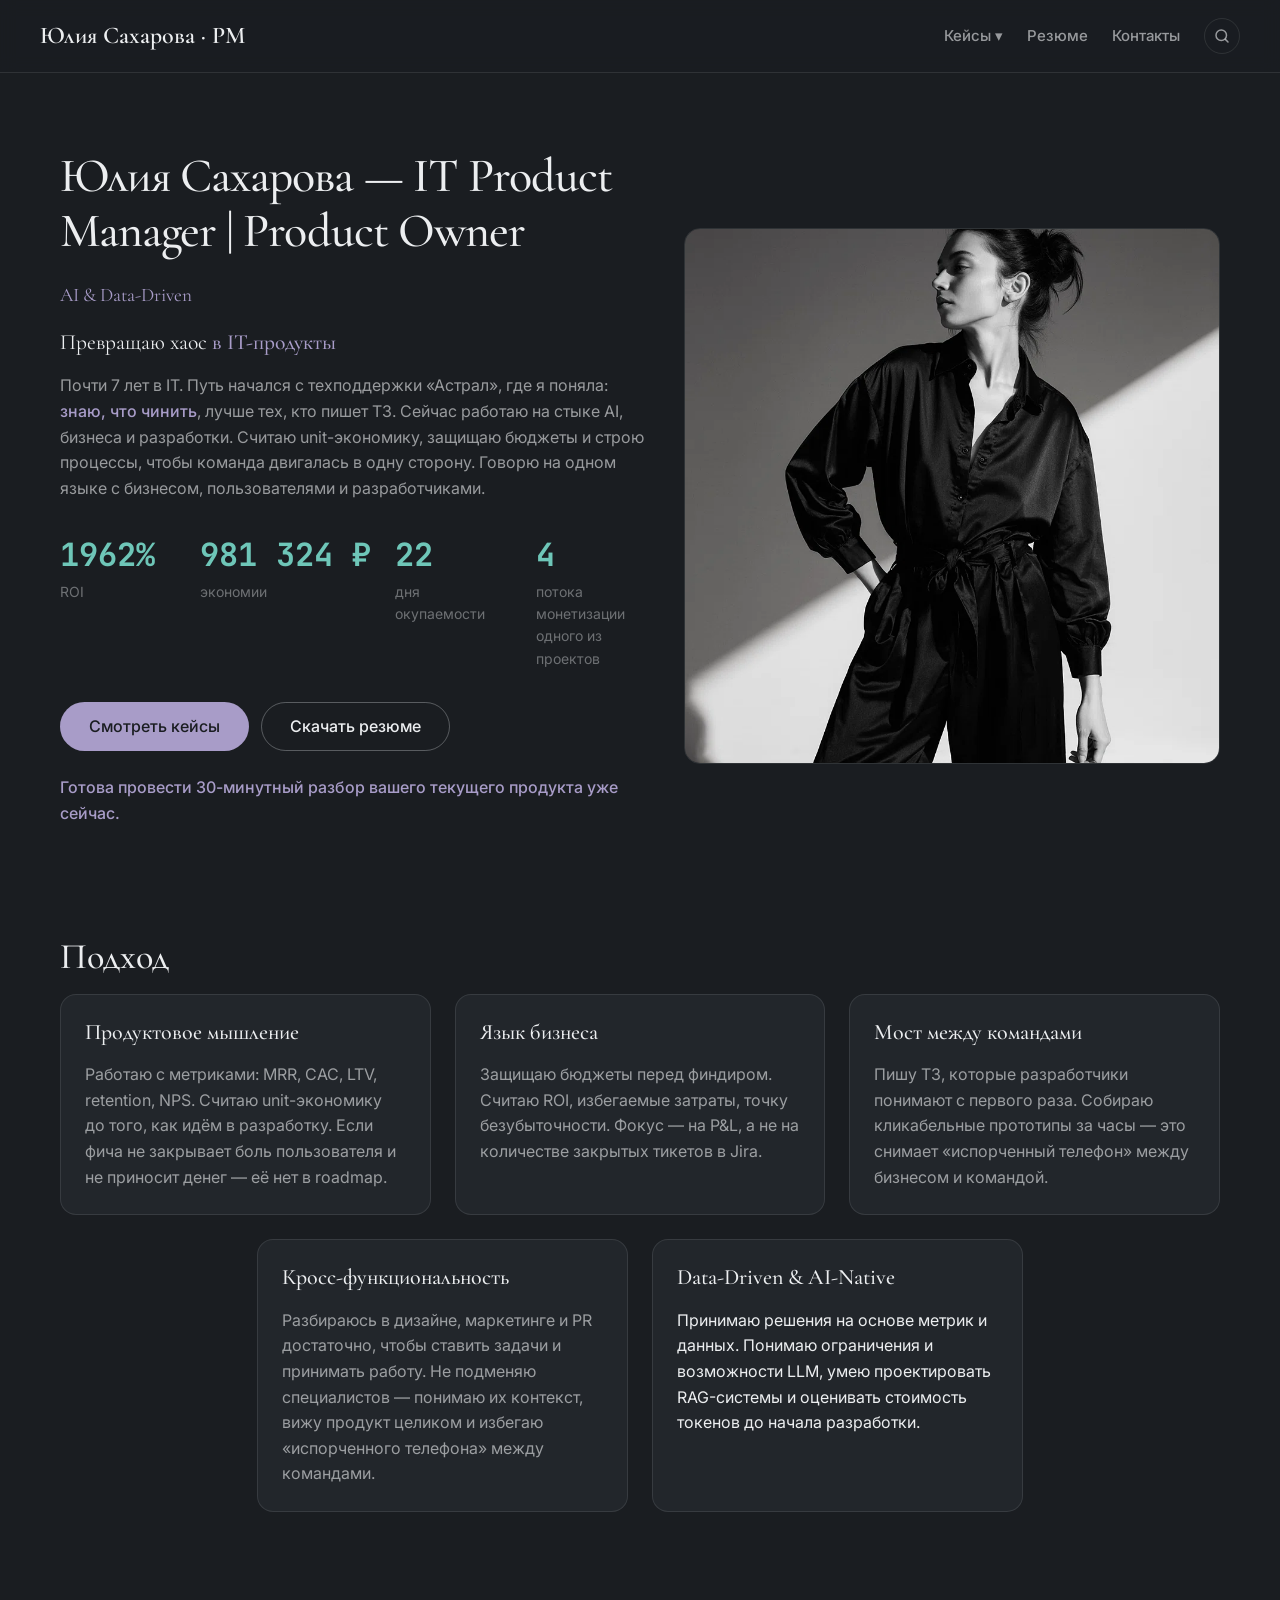
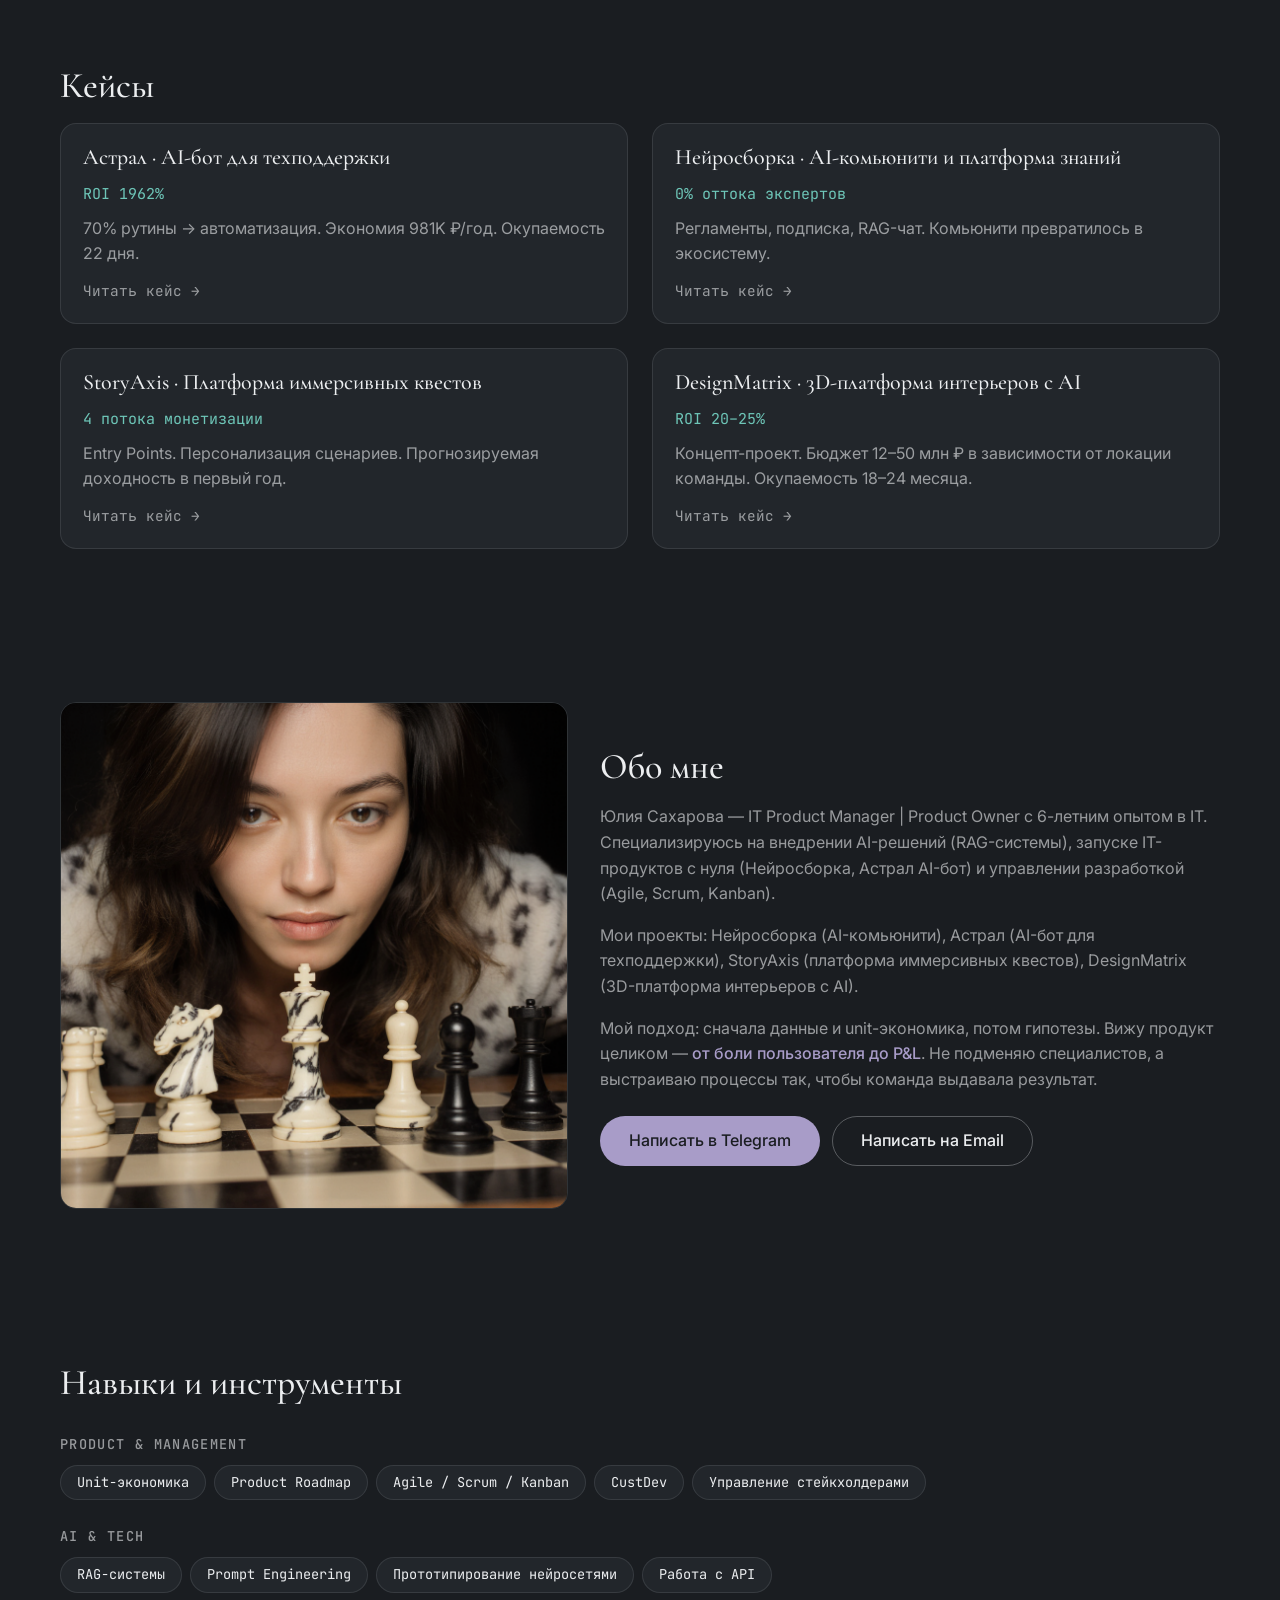
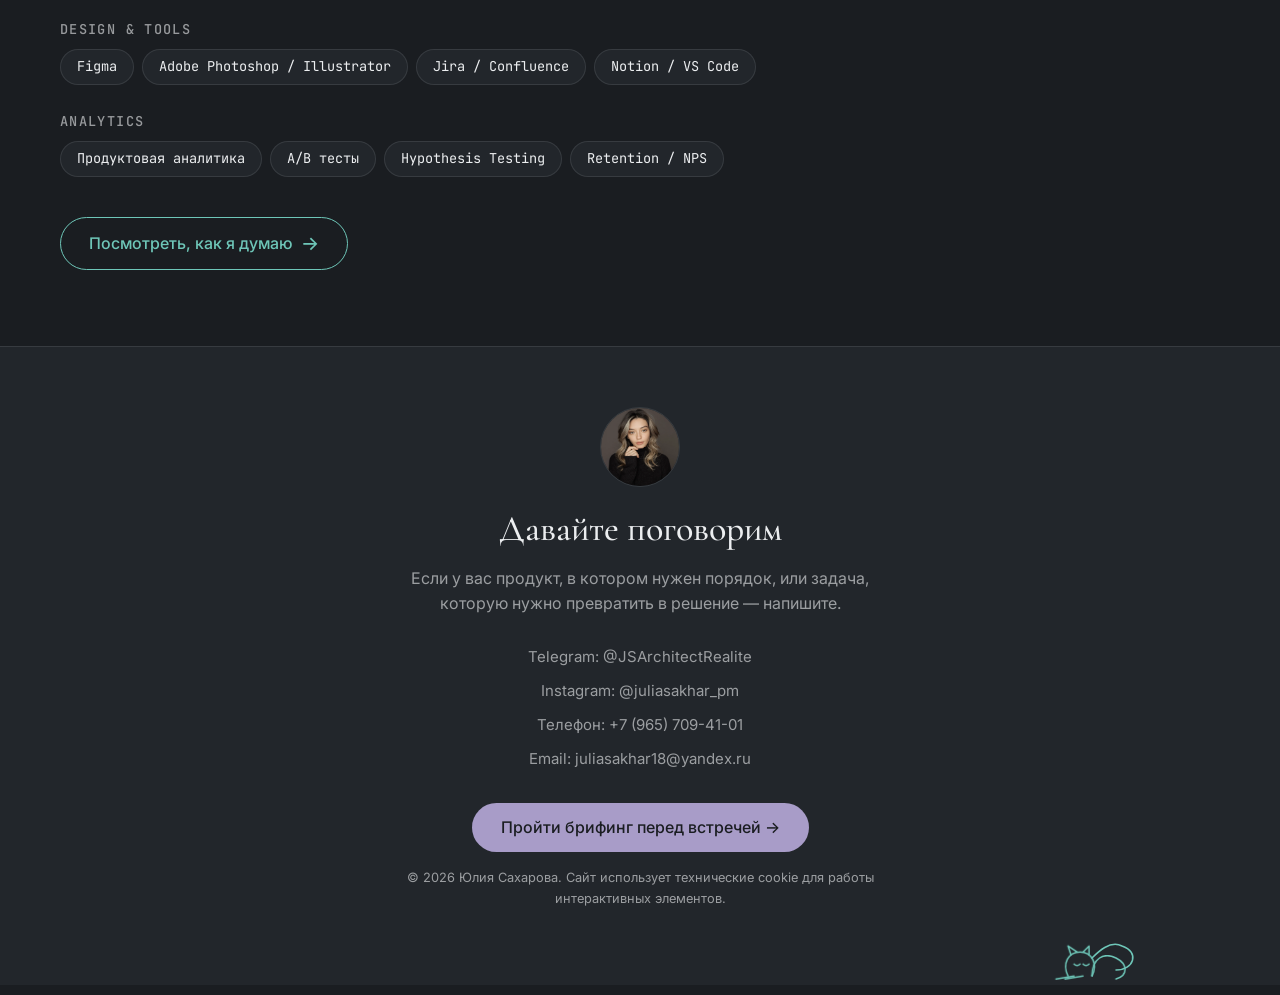
==== commit 29f6bc7d: "Phase 58: animated sleeping cat in footer with IntersectionObserver wake-up" ====
--- a/index.html
+++ b/index.html
@@ -16,8 +16,8 @@
   <link rel="preconnect" href="https://fonts.googleapis.com">
   <link rel="preconnect" href="https://fonts.gstatic.com" crossorigin>
   <link rel="stylesheet" href="https://fonts.googleapis.com/css2?family=Cormorant+Garamond:wght@400;500;600&family=Inter:wght@400;500;600&family=JetBrains+Mono:wght@400;700&display=swap">
-  <link rel="stylesheet" href="css/styles.css?v=55.1">
-  <script src="js/main.js?v=53.1" defer></script>
+  <link rel="stylesheet" href="css/styles.css?v=58.1">
+  <script src="js/main.js?v=58.1" defer></script>
   <script type="application/ld+json">
   {
     "@context": "https://schema.org",
@@ -271,14 +271,27 @@
   </main>
 
   <footer class="site-footer" id="contacts">
-    <svg class="footer-cat-sitting" width="50" height="50" viewBox="0 0 24 24" fill="none" stroke="currentColor" stroke-width="1.5" stroke-linecap="round" stroke-linejoin="round">
-      <path d="M12 8c-2.5 0-4 2-4 5v3c0 1.5 1 2 2 2h4c1 0 2-.5 2-2v-3c0-3-1.5-5-4-5z"/>
-      <path d="M9 8V5l2 2h2l2-2v3"/>
-      <path class="cat-tail" d="M16 16c2 0 3 1 3 2s-1 2-2 2"/>
-      <circle cx="10" cy="11" r="0.5" fill="currentColor"/>
-      <circle cx="14" cy="11" r="0.5" fill="currentColor"/>
-      <path d="M12 13v1"/>
-    </svg>    <img class="avatar rounded-full" src="img/avatar.png" alt="Юлия Сахарова" width="80" height="80" loading="lazy">
+    <div class="cat-container">
+      <svg class="sleeping-cat" viewBox="0 0 200 100" fill="none" stroke="var(--metric)" stroke-width="2.5" stroke-linecap="round" stroke-linejoin="round">
+        <!-- Хвост (оборачивается вокруг) -->
+        <path class="cat-tail" d="M140 70 C170 70 180 40 150 30 C130 20 110 40 100 50" />
+
+        <!-- Тело (задняя часть и попа) -->
+        <path class="cat-body-back" d="M100 80 C100 50 120 40 140 50 C160 60 160 80 140 85" />
+
+        <!-- Голова и передние лапы -->
+        <g class="cat-head-group">
+          <path d="M60 80 C50 60 60 40 80 40 C100 40 110 60 100 80" />
+          <path d="M65 45 L60 30 L75 40" />
+          <path d="M85 40 L95 30 L95 45" />
+          <path class="cat-eye-left" d="M70 60 Q75 65 80 60" />
+          <path class="cat-eye-right" d="M85 60 Q90 65 95 60" />
+          <path d="M70 80 L40 85" />
+          <path d="M85 80 L55 85" />
+        </g>
+      </svg>
+    </div>
+    <img class="avatar rounded-full" src="img/avatar.png" alt="Юлия Сахарова" width="80" height="80" loading="lazy">
     <h2>Давайте поговорим</h2>
     <p>Если у вас продукт, в котором нужен порядок, или задача, которую нужно превратить в решение — напишите.</p>
     <ul class="contacts">
--- a/css/styles.css
+++ b/css/styles.css
@@ -671,37 +671,77 @@
   color: #1A1D21 !important;
 }
 
-/* Фаза 55: котик сидит на линии border-top над аватаром, прижат к правому краю */
-.footer-cat-sitting {
+/* Фаза 58: спящий котик в футере — сон → пробуждение → потягивание → сон */
+.cat-container {
   position: absolute;
   right: 10%;
-  top: -25px;
-  color: var(--text-muted);
-  background-color: var(--bg);
-  padding: 0 10px;
+  bottom: -10px;
+  width: 120px;
   cursor: pointer;
-  transition: color 0.4s ease, transform 0.4s ease;
-  animation: catColorPulse 4s infinite alternate, catFloat 3s ease-in-out infinite;
   z-index: 10;
 }
 
-.footer-cat-sitting:hover {
-  color: var(--metric);
-  transform: scale(1.2) translateY(-5px);
-  animation-play-state: paused;
-}
-
-.cat-tail { transform-origin: 16px 18px; animation: catWag 1.5s infinite ease-in-out; }
-@keyframes catWag { 0%, 100% { transform: rotate(0deg); } 50% { transform: rotate(20deg); } }
-@keyframes catColorPulse { 0% { color: var(--text-muted); } 100% { color: var(--accent); } }
-@keyframes catFloat { 0%, 100% { transform: translateY(0); } 50% { transform: translateY(-4px); } }
+.sleeping-cat {
+  width: 100%;
+  height: auto;
+  overflow: visible;
+  stroke: var(--metric);
+  transition: all 0.5s ease;
+}
+
+/* 1. Состояние сна (по умолчанию) — дыхание */
+.cat-body-back, .cat-head-group {
+  transform-origin: bottom center;
+  animation: breathe 3s infinite ease-in-out;
+}
+
+@keyframes breathe {
+  0%, 100% { transform: scaleY(1); }
+  50% { transform: scaleY(1.05) translateY(-2px); }
+}
+
+/* 2. Анимация пробуждения (срабатывает по классу .is-awake) */
+.cat-container.is-awake .cat-head-group {
+  animation: wakeUpAndStretch 4s ease-in-out forwards;
+}
+
+.cat-container.is-awake .cat-body-back {
+  animation: stretchBody 4s ease-in-out forwards;
+}
+
+.cat-container.is-awake .cat-tail {
+  animation: wagTail 0.5s infinite alternate ease-in-out;
+}
+
+@keyframes wakeUpAndStretch {
+  0% { transform: translateY(0) rotate(0deg); }
+  20% { transform: translateY(-20px) rotate(-10deg); }
+  40% { transform: translateY(-10px) rotate(0deg); }
+  60% { transform: translateY(10px) rotate(15deg); }
+  80% { transform: translateY(10px) rotate(15deg); }
+  100% { transform: translateY(0) rotate(0deg); }
+}
+
+@keyframes stretchBody {
+  0% { transform: scaleX(1) scaleY(1); }
+  60% { transform: scaleX(1.2) scaleY(0.9); }
+  80% { transform: scaleX(1.2) scaleY(0.9); }
+  100% { transform: scaleX(1) scaleY(1); }
+}
+
+@keyframes wagTail {
+  0% { transform: rotate(0deg); }
+  100% { transform: rotate(15deg); }
+}
+
+.cat-container:hover .sleeping-cat {
+  stroke: var(--accent);
+}
 
 @media (max-width: 768px) {
-  .footer-cat-sitting {
+  .cat-container {
     right: 20px;
-    top: -20px;
-    width: 40px;
-    height: 40px;
+    width: 90px;
   }
 }
 
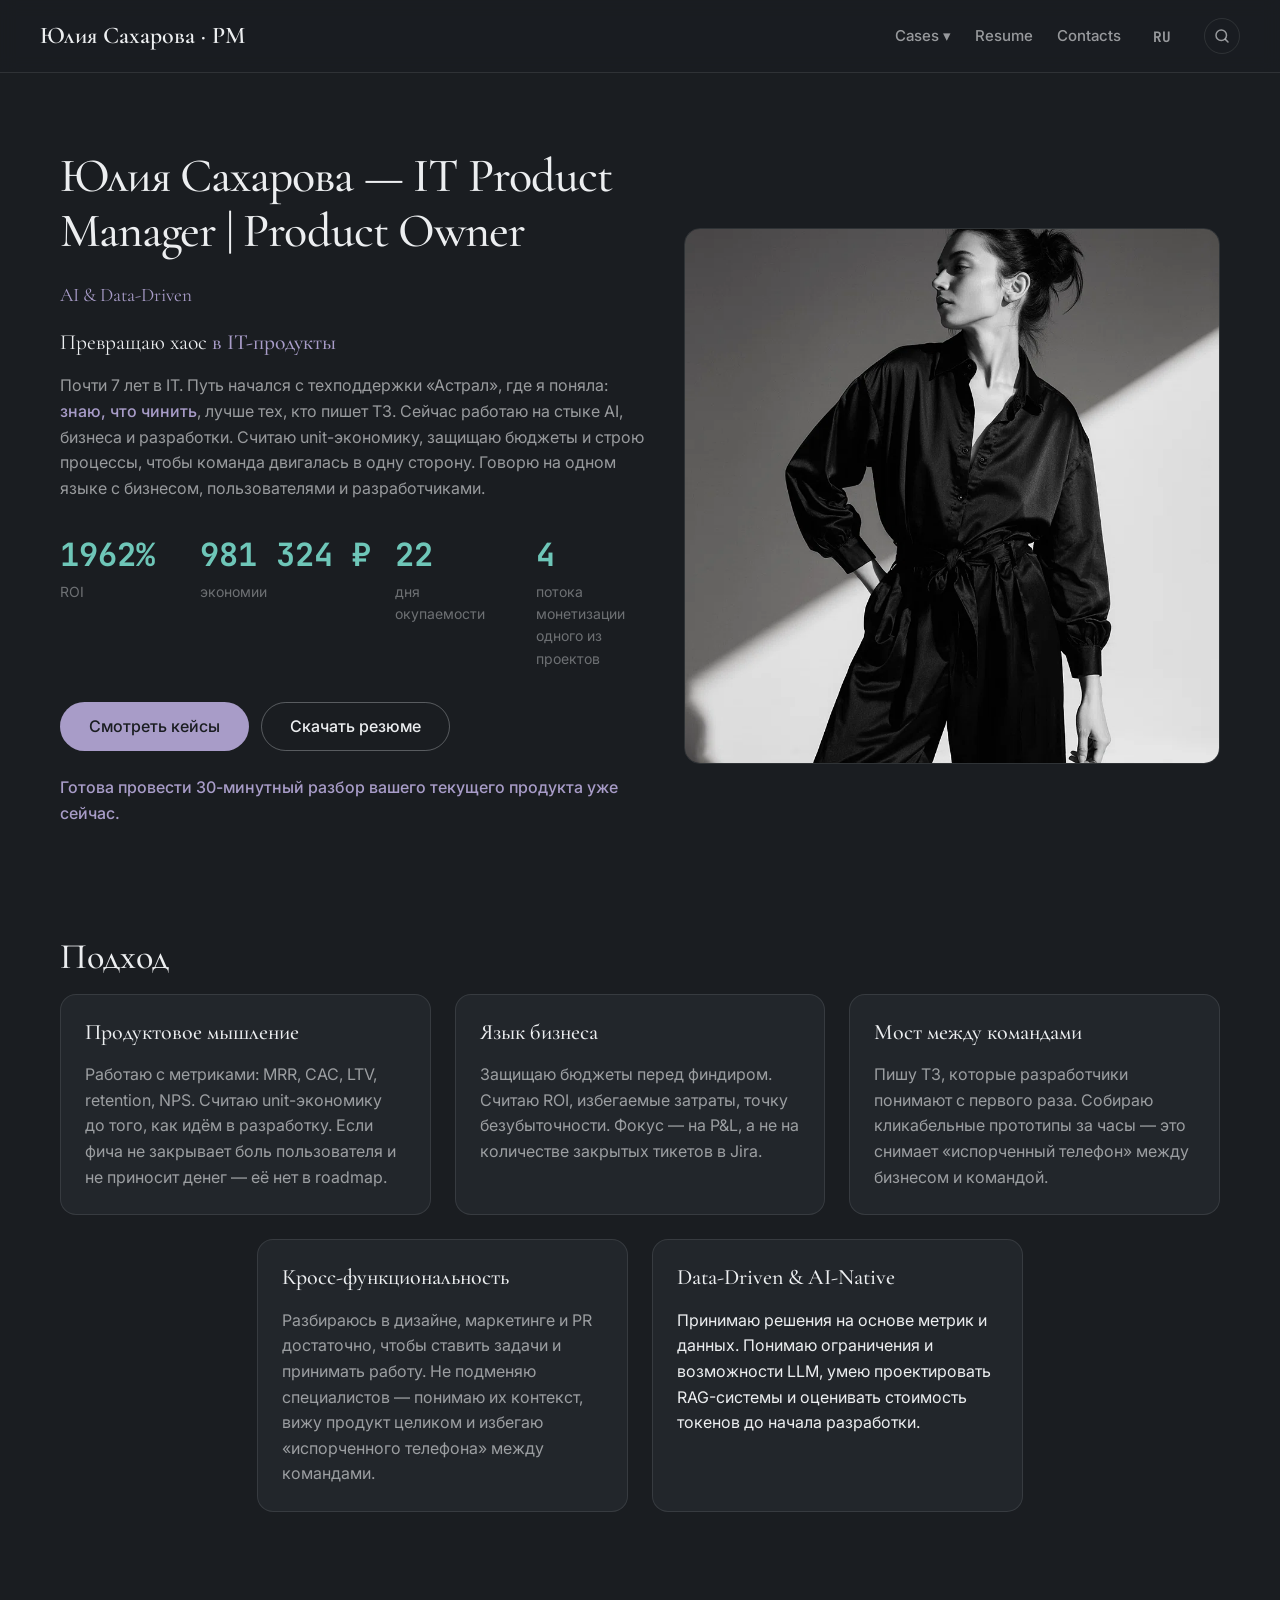
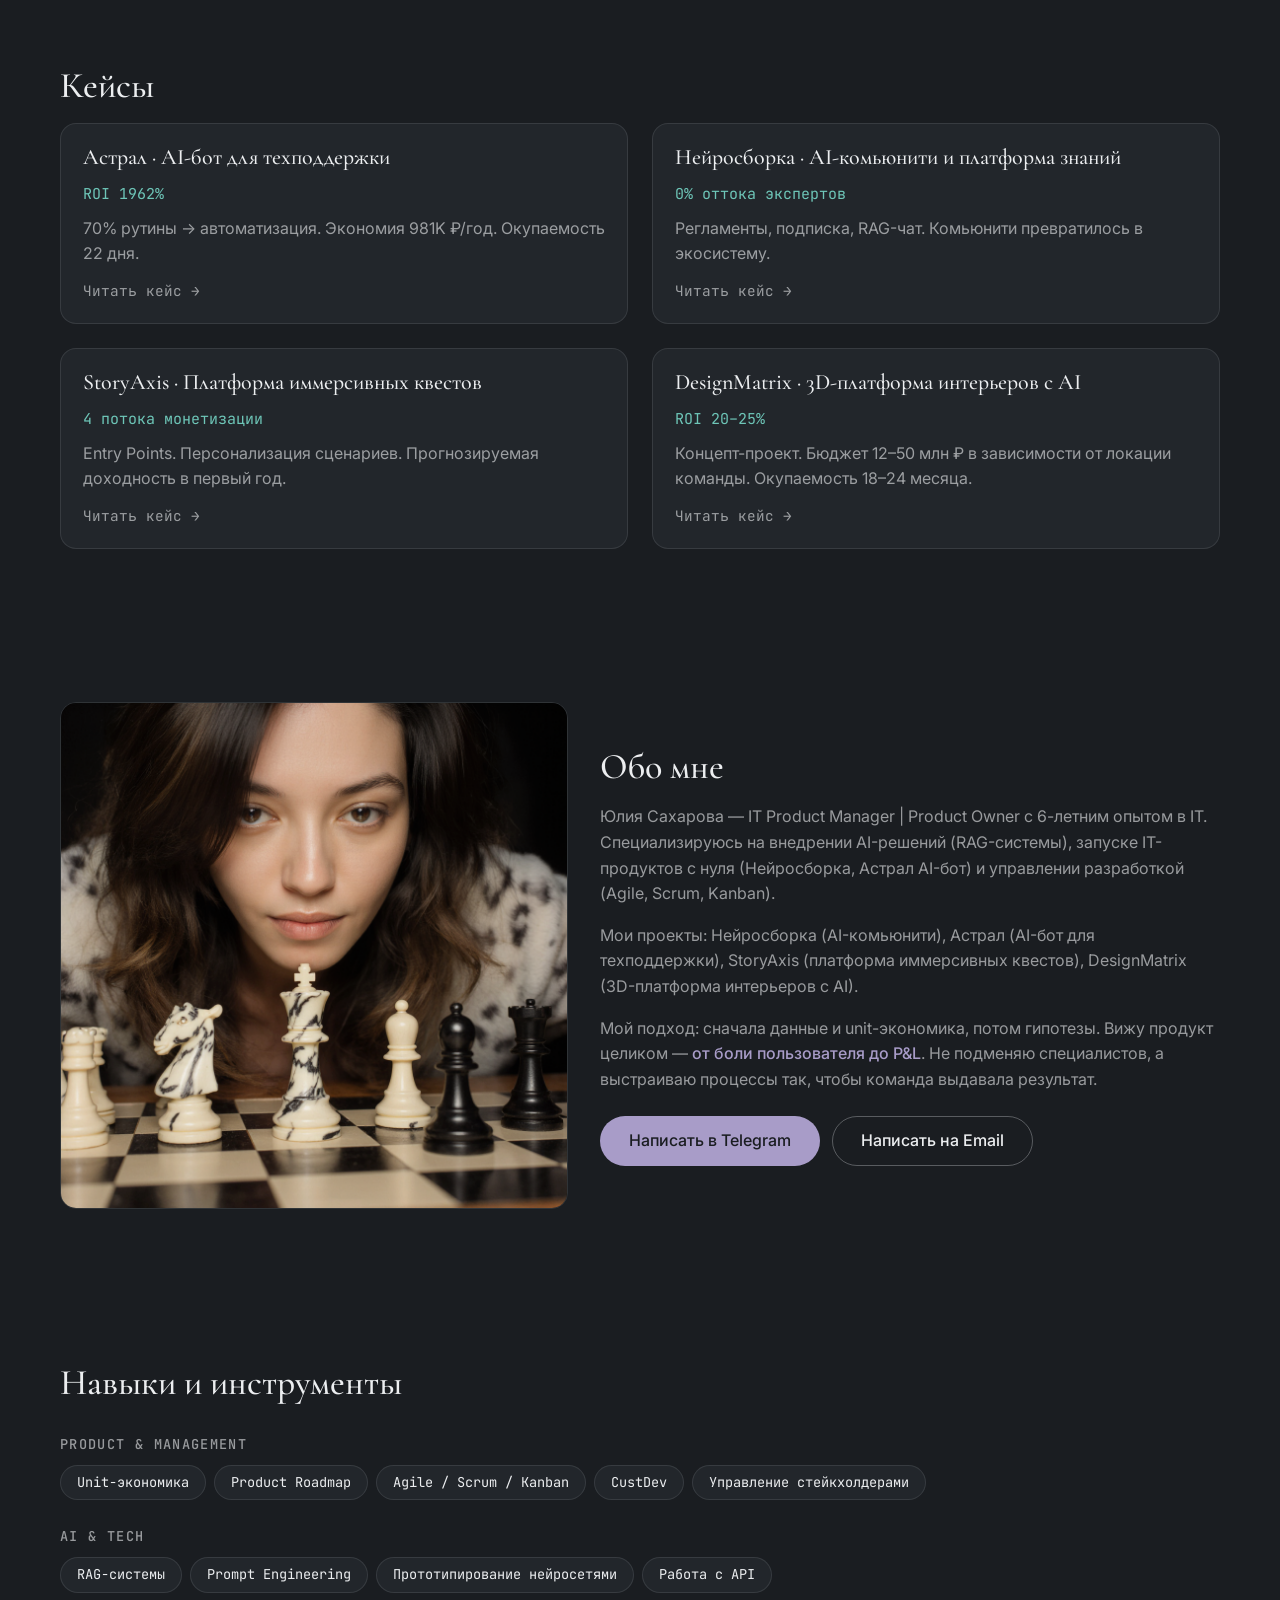
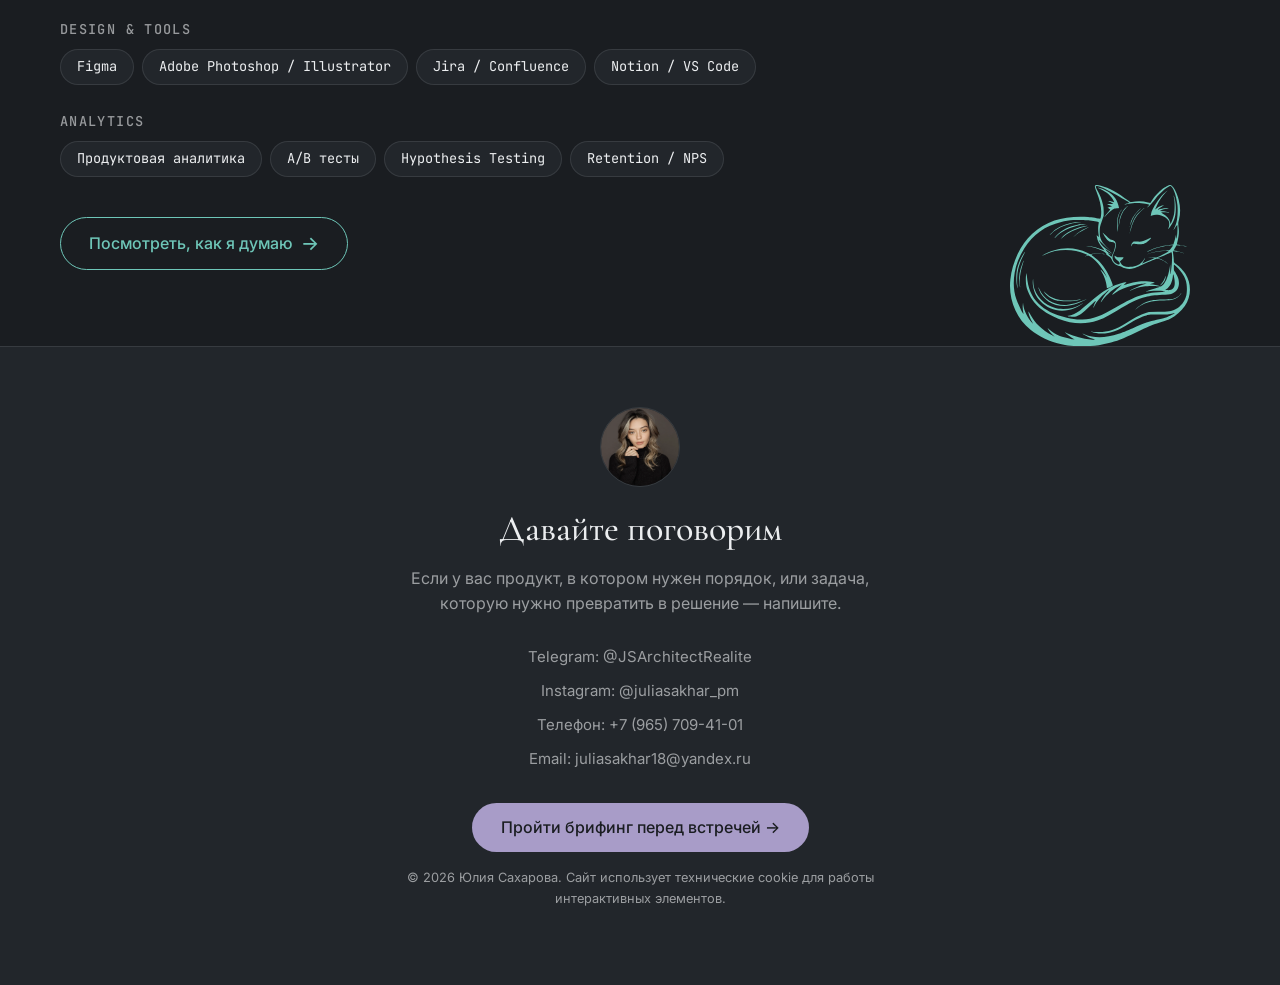
==== commit 0e1cf9bf: "Phase 68: RU/EN localization, neon StoryAxis mind map, structured modal content" ====
--- a/index.html
+++ b/index.html
@@ -16,8 +16,8 @@
   <link rel="preconnect" href="https://fonts.googleapis.com">
   <link rel="preconnect" href="https://fonts.gstatic.com" crossorigin>
   <link rel="stylesheet" href="https://fonts.googleapis.com/css2?family=Cormorant+Garamond:wght@400;500;600&family=Inter:wght@400;500;600&family=JetBrains+Mono:wght@400;700&display=swap">
-  <link rel="stylesheet" href="css/styles.css?v=58.1">
-  <script src="js/main.js?v=58.1" defer></script>
+  <link rel="stylesheet" href="css/styles.css?v=68.1">
+  <script src="js/main.js?v=68.1" defer></script>
   <script type="application/ld+json">
   {
     "@context": "https://schema.org",
@@ -61,7 +61,7 @@
     <a class="logo" href="index.html">Юлия Сахарова · PM</a>
         <nav class="site-nav">
       <div class="dropdown">
-        <button class="dropdown-toggle" type="button" aria-expanded="false" aria-haspopup="true">Кейсы ▾</button>
+        <button class="dropdown-toggle" type="button" aria-expanded="false" aria-haspopup="true"><span data-i18n="nav_cases">Кейсы</span> ▾</button>
         <div class="dropdown-menu">
           <a href="case-astral.html">Астрал</a>
           <a href="case-neirosborka.html">Нейросборка</a>
@@ -69,8 +69,9 @@
           <a href="case-designmatrix.html">DesignMatrix</a>
         </div>
       </div>
-      <a class="nav-link" href="resume.pdf" download>Резюме</a>
-      <a class="nav-link" href="index.html#contacts">Контакты</a>
+      <a class="nav-link" href="resume.pdf" download data-i18n="nav_resume">Резюме</a>
+      <a class="nav-link" href="index.html#contacts" data-i18n="nav_contacts">Контакты</a>
+      <button id="lang-switcher" class="lang-btn" style="background: transparent; border: none; color: var(--text-muted); font-family: var(--font-mono); font-size: 0.9rem; cursor: pointer; padding: 4px 8px; border-radius: 4px; transition: 0.3s;">EN</button>
       <button class="search-toggle" type="button" aria-label="Поиск по сайту" title="Поиск (Ctrl+K)" data-search-open>
         <svg width="18" height="18" viewBox="0 0 24 24" fill="none" stroke="currentColor" stroke-width="2" stroke-linecap="round"><circle cx="11" cy="11" r="7"></circle><path d="m20 20-3.5-3.5"></path></svg>
       </button>
@@ -271,26 +272,172 @@
   </main>
 
   <footer class="site-footer" id="contacts">
-    <div class="cat-container">
-      <svg class="sleeping-cat" viewBox="0 0 200 100" fill="none" stroke="var(--metric)" stroke-width="2.5" stroke-linecap="round" stroke-linejoin="round">
-        <!-- Хвост (оборачивается вокруг) -->
-        <path class="cat-tail" d="M140 70 C170 70 180 40 150 30 C130 20 110 40 100 50" />
-
-        <!-- Тело (задняя часть и попа) -->
-        <path class="cat-body-back" d="M100 80 C100 50 120 40 140 50 C160 60 160 80 140 85" />
-
-        <!-- Голова и передние лапы -->
-        <g class="cat-head-group">
-          <path d="M60 80 C50 60 60 40 80 40 C100 40 110 60 100 80" />
-          <path d="M65 45 L60 30 L75 40" />
-          <path d="M85 40 L95 30 L95 45" />
-          <path class="cat-eye-left" d="M70 60 Q75 65 80 60" />
-          <path class="cat-eye-right" d="M85 60 Q90 65 95 60" />
-          <path d="M70 80 L40 85" />
-          <path d="M85 80 L55 85" />
-        </g>
-      </svg>
+    <div class="cat-container" aria-hidden="true">
+<svg class="sleeping-cat" xmlns="http://www.w3.org/2000/svg" viewBox="0 0 558 500" preserveAspectRatio="xMidYMid meet" aria-hidden="true" focusable="false">
+
+<g transform="translate(0.000000,500.000000) scale(0.100000,-0.100000)"
+fill="currentColor" stroke="none">
+<path d="M2648 4989 c-30 -17 -21 -63 37 -204 103 -251 153 -485 142 -665 -7
+-116 -22 -174 -43 -166 -30 11 -252 45 -364 55 -346 32 -754 -12 -1044 -111
+-243 -83 -494 -233 -694 -415 -350 -317 -612 -871 -671 -1415 -66 -600 170
+-1186 625 -1559 262 -214 609 -375 964 -448 240 -50 311 -56 645 -56 365 0
+498 14 785 86 287 71 458 137 875 337 382 183 475 222 740 307 132 43 271 93
+310 113 186 93 353 238 465 401 204 301 212 685 22 991 -58 94 -188 230 -287
+301 -74 53 -75 54 -75 99 0 42 -9 136 -26 257 l-6 52 38 -5 c124 -16 241 -37
+276 -50 23 -8 43 -12 45 -10 8 8 -151 55 -224 66 -37 6 -78 13 -91 16 l-23 5
+21 32 c11 18 32 54 46 81 l26 49 86 -7 c48 -4 120 -14 161 -22 41 -7 76 -12
+78 -10 6 6 -85 24 -207 42 -58 9 -106 17 -108 18 -1 2 9 49 23 106 39 163 50
+290 34 406 -18 136 -17 167 9 259 51 182 48 403 -8 620 -65 249 -185 455 -266
+455 -38 0 -159 -64 -242 -127 -100 -76 -232 -219 -308 -334 l-64 -96 -72 18
+c-157 40 -350 43 -500 10 -42 -10 -44 -9 -113 45 -310 242 -598 400 -849 464
+-87 22 -141 25 -168 9z m89 -29 c112 -26 388 -163 673 -335 74 -45 170 -101
+213 -124 43 -24 76 -45 73 -48 -3 -3 -35 -16 -72 -29 -36 -12 -69 -26 -73 -30
+-3 -4 2 -4 12 -1 10 4 64 17 120 29 145 31 370 30 516 -1 58 -12 109 -25 114
+-28 5 -3 -4 -19 -20 -37 -55 -59 -58 -71 -7 -29 56 46 122 120 231 258 115
+146 316 325 412 368 43 19 44 19 70 0 77 -58 163 -315 191 -573 15 -132 8
+-334 -15 -464 -17 -94 -45 -178 -89 -265 -39 -76 -15 -54 43 40 27 45 52 75
+56 69 11 -17 8 -249 -4 -320 -20 -121 -29 -134 -31 -45 l-1 80 -19 -85 c-10
+-47 -29 -119 -42 -160 l-24 -75 -117 -12 c-149 -14 -291 -45 -420 -90 -106
+-36 -263 -108 -273 -125 -3 -5 18 3 47 17 91 47 219 92 349 124 179 44 400 74
+400 54 0 -12 -60 -99 -85 -123 -23 -22 -35 -24 -138 -27 -123 -4 -259 -23
+-380 -54 -84 -21 -191 -59 -185 -65 2 -1 34 8 70 21 114 41 395 85 552 85 35
+0 37 -2 25 -17 -28 -34 -132 -92 -255 -143 -126 -51 -128 -52 -182 -41 -31 6
+-87 10 -126 10 l-71 -2 86 -8 c47 -5 96 -12 109 -17 20 -8 16 -12 -46 -37 -38
+-16 -129 -55 -202 -86 l-134 -58 25 32 c24 31 77 130 77 143 0 3 -24 -27 -52
+-67 -95 -132 -223 -197 -404 -206 -161 -9 -258 29 -303 119 l-23 48 56 53 c31
+29 56 58 56 65 0 8 -26 11 -93 9 -85 -2 -96 0 -140 26 -45 27 -47 27 -47 7 0
+-38 29 -79 85 -120 59 -44 75 -65 75 -103 0 -33 -23 -40 -68 -22 -143 60 -193
+195 -124 331 49 97 74 182 74 254 1 108 -27 142 -142 171 -36 9 -64 30 -151
+115 -59 57 -110 104 -114 104 -4 0 2 -15 13 -32 10 -18 35 -60 55 -93 40 -67
+99 -129 137 -143 14 -5 49 -13 79 -17 38 -5 62 -15 79 -32 23 -23 24 -30 19
+-96 -4 -70 -55 -233 -81 -260 -6 -7 -11 -18 -12 -24 -3 -37 -5 -43 -15 -43
+-12 0 -121 101 -115 107 2 3 22 -5 45 -16 57 -29 65 -26 11 5 -48 27 -106 78
+-122 107 -9 17 -7 17 14 6 13 -7 48 -29 78 -49 138 -93 130 -74 -12 26 -143
+101 -215 173 -263 266 l-38 73 129 -130 c72 -71 159 -152 194 -178 l65 -49
+-75 68 c-230 209 -289 331 -278 578 5 103 9 123 64 281 l58 170 0 130 c0 108
+-4 149 -27 237 -35 143 -86 271 -153 393 -31 54 -58 114 -61 132 -6 37 1 40
+74 23z m-352 -1050 c98 -9 314 -43 356 -55 14 -5 14 -13 3 -73 -16 -83 -16
+-190 0 -304 7 -49 10 -88 7 -88 -3 0 -18 12 -34 28 l-30 27 7 -52 c15 -119 58
+-204 170 -337 42 -50 74 -91 72 -93 -1 -2 -32 10 -67 26 -142 64 -346 113
+-458 109 l-56 -2 50 -3 c195 -14 499 -123 563 -202 38 -47 39 -50 10 -45 -14
+3 -11 0 7 -7 36 -14 112 -68 141 -101 11 -12 26 -43 33 -67 24 -82 148 -180
+229 -181 18 0 49 -11 70 -25 95 -63 245 -83 376 -49 33 8 129 47 211 86 83 38
+229 104 325 145 172 73 176 74 223 64 64 -14 192 -74 242 -113 64 -50 74 -53
+25 -9 -50 45 -153 103 -232 130 l-52 18 145 56 c79 31 175 73 213 92 46 23 72
+31 76 24 25 -40 17 -346 -16 -558 -24 -159 -29 -154 -27 27 l2 167 -20 -120
+c-46 -287 -148 -508 -259 -565 -21 -11 -109 -40 -196 -65 -151 -44 -280 -89
+-297 -105 -5 -4 16 -1 45 6 121 32 421 35 553 6 34 -8 22 -10 -80 -16 -338
+-19 -476 -42 -700 -117 -195 -66 -393 -162 -701 -342 -516 -301 -730 -381
+-1064 -394 -171 -6 -305 10 -516 62 -384 94 -644 225 -845 425 -226 225 -332
+477 -367 870 l-8 85 -13 -60 c-22 -97 -10 -309 23 -420 31 -103 106 -263 163
+-348 168 -250 445 -452 808 -590 260 -99 471 -141 700 -140 194 1 345 25 516
+83 169 56 308 127 614 311 383 230 641 352 876 413 157 40 273 56 514 71 137
+8 250 20 280 29 225 68 306 303 191 551 -18 39 -50 94 -70 124 -35 51 -36 56
+-36 142 0 88 0 89 21 79 42 -23 177 -169 231 -251 111 -167 152 -298 152 -489
+0 -85 -6 -148 -17 -195 -47 -191 -177 -358 -338 -434 -131 -62 -201 -73 -534
+-81 l-290 -7 -98 -32 c-173 -57 -318 -132 -602 -311 -320 -202 -559 -281 -845
+-281 -74 0 -166 5 -204 11 -38 6 -71 9 -73 6 -7 -7 175 -47 266 -57 269 -32
+570 63 926 292 223 143 380 218 555 266 90 25 106 26 325 25 251 -2 387 9 492
+38 67 18 67 18 43 -1 -41 -31 -199 -106 -284 -134 -43 -14 -159 -44 -257 -66
+-232 -52 -368 -99 -740 -257 -167 -71 -365 -150 -440 -175 -394 -133 -764
+-140 -1053 -21 -94 39 -96 39 -21 -7 80 -48 166 -89 275 -129 86 -33 83 -34
+-66 -19 -244 24 -515 95 -719 188 l-90 41 62 -58 c34 -32 104 -83 155 -115
+l92 -57 -50 6 c-81 11 -343 79 -429 113 -104 40 -229 117 -307 189 -40 37 -57
+48 -48 32 32 -62 78 -120 144 -184 l71 -69 -79 42 c-318 169 -530 374 -685
+661 -29 55 -51 86 -51 74 0 -47 54 -204 101 -294 28 -52 46 -90 41 -85 -170
+196 -278 411 -301 596 l-7 64 -8 -78 c-8 -70 0 -160 20 -256 5 -25 5 -26 -11
+-6 -35 42 -172 335 -207 440 -88 267 -104 523 -52 830 42 251 141 500 295 747
+272 434 650 704 1149 822 96 23 267 51 365 59 91 8 327 6 430 -3z m2705 -1789
+c33 -169 21 -278 -37 -333 -40 -38 -74 -48 -166 -47 -80 0 -81 0 -57 17 66 44
+122 109 155 176 33 68 65 193 65 254 0 27 9 47 17 38 2 -2 12 -49 23 -105z"/>
+<path d="M2730 4908 c240 -114 343 -187 426 -304 43 -60 79 -132 71 -140 -2
+-2 -24 4 -48 15 -53 23 -117 33 -124 20 -4 -5 2 -9 12 -9 20 0 113 -51 130
+-72 9 -11 -5 -12 -83 -10 -64 3 -94 0 -94 -7 0 -6 6 -11 14 -11 23 0 126 -42
+126 -51 0 -5 -6 -9 -13 -9 -25 0 -117 -31 -117 -39 0 -4 18 -16 40 -26 22 -10
+40 -21 40 -25 0 -3 -12 -17 -26 -31 -28 -27 -121 -147 -150 -194 -11 -19 -4
+-14 21 15 71 83 171 175 229 209 45 27 70 35 126 39 39 2 70 8 70 12 0 4 -9
+41 -20 84 -50 195 -173 349 -355 443 -106 54 -194 87 -260 97 -36 6 -38 5 -15
+-6z"/>
+<path d="M4808 4771 c-76 -58 -146 -138 -238 -276 -126 -189 -179 -296 -198
+-402 l-9 -51 39 14 c98 34 205 27 341 -23 92 -35 169 -106 187 -173 15 -55 8
+-146 -15 -189 -26 -52 -13 -45 39 21 72 90 133 212 161 323 42 164 32 440 -22
+612 -9 29 -18 51 -20 50 -1 -2 5 -39 14 -83 24 -116 24 -382 0 -494 -21 -99
+-47 -176 -83 -257 l-26 -58 -12 50 c-28 119 -107 214 -226 273 -33 17 -56 33
+-51 36 21 13 130 17 185 7 33 -6 61 -9 63 -7 12 12 -115 41 -197 46 l-95 6 60
+29 c47 23 78 30 145 33 98 6 84 20 -20 21 -56 1 -170 -20 -235 -43 -40 -15 71
+74 130 103 69 35 49 41 -43 12 -61 -19 -105 -44 -154 -89 -16 -14 -28 -23 -28
+-19 0 4 25 59 55 124 71 149 168 296 256 384 38 38 68 69 66 69 -2 0 -33 -22
+-69 -49z"/>
+<path d="M3611 4320 c-128 -93 -223 -315 -236 -548 l-4 -87 10 80 c27 228 98
+404 209 516 37 38 66 69 65 69 -1 0 -21 -14 -44 -30z"/>
+<path d="M4105 4243 c-196 -154 -293 -313 -365 -602 -30 -121 -19 -121 14 1
+76 272 184 448 371 605 68 57 54 54 -20 -4z"/>
+<path d="M3956 4187 c-123 -125 -208 -280 -231 -422 -4 -24 7 -3 25 50 58 166
+124 274 242 393 39 39 68 72 64 72 -5 0 -49 -42 -100 -93z"/>
+<path d="M3435 4209 c-39 -48 -74 -122 -96 -207 -22 -89 -25 -291 -5 -412 11
+-69 12 -60 8 120 -4 157 -1 212 12 279 20 95 51 172 90 219 15 17 26 32 23 32
+-3 0 -17 -14 -32 -31z"/>
+<path d="M3711 3704 c0 -11 3 -14 6 -6 3 7 2 16 -1 19 -3 4 -6 -2 -5 -13z"/>
+<path d="M3711 3514 c0 -11 3 -14 6 -6 3 7 2 16 -1 19 -3 4 -6 -2 -5 -13z"/>
+<path d="M4262 3316 c-125 -65 -186 -78 -320 -70 -86 6 -105 4 -127 -10 -30
+-20 -55 -72 -55 -113 l0 -28 17 33 c23 47 45 56 117 46 34 -4 102 -8 151 -8
+84 -1 94 2 152 33 59 32 173 137 173 160 0 14 11 18 -108 -43z"/>
+<path d="M2020 3843 c-211 -23 -439 -103 -600 -213 -55 -38 -182 -160 -189
+-183 -2 -6 20 12 50 42 208 206 550 335 944 354 33 2 8 3 -55 4 -63 0 -131 -2
+-150 -4z"/>
+<path d="M2100 3770 c-263 -47 -494 -162 -644 -321 -86 -91 -106 -131 -26 -50
+79 79 180 150 290 206 175 88 407 160 560 174 l85 8 -80 1 c-44 0 -127 -8
+-185 -18z"/>
+<path d="M2285 3719 c-286 -61 -570 -211 -687 -362 l-32 -42 54 50 c165 153
+402 269 710 349 113 29 83 33 -45 5z"/>
+<path d="M2341 3655 c-119 -49 -240 -129 -319 -209 l-67 -69 70 58 c90 75 152
+115 300 192 66 34 116 63 110 63 -5 0 -48 -16 -94 -35z"/>
+<path d="M2278 3093 c12 -2 32 -2 45 0 12 2 2 4 -23 4 -25 0 -35 -2 -22 -4z"/>
+<path d="M1579 3025 c-116 -18 -235 -50 -327 -86 -86 -34 -255 -119 -249 -125
+2 -2 42 13 88 35 200 93 396 135 634 135 236 0 424 -38 615 -126 l65 -30 -42
+-19 c-60 -25 -54 -31 9 -9 l53 18 48 -26 c165 -93 357 -316 489 -568 60 -116
+58 -117 -12 -9 -93 144 -189 226 -110 95 85 -142 143 -308 157 -448 7 -72 -3
+-70 116 -21 77 32 78 32 71 63 -12 60 -75 212 -131 316 -136 257 -264 409
+-476 568 -37 27 -64 53 -58 56 38 24 251 30 396 11 38 -5 39 -4 10 6 -55 19
+-282 23 -363 5 l-73 -15 -97 50 c-238 122 -533 167 -813 124z"/>
+<path d="M431 2884 c-95 -133 -182 -343 -218 -529 -24 -125 -23 -349 1 -473
+10 -51 21 -91 23 -88 3 3 -1 46 -7 95 -17 122 -7 356 20 483 29 141 83 285
+160 436 37 72 66 132 64 132 -1 0 -21 -25 -43 -56z"/>
+<path d="M393 2593 c-92 -206 -130 -446 -103 -645 7 -51 16 -102 21 -113 8
+-17 9 -17 5 5 -35 183 -1 483 81 713 19 54 33 100 30 103 -2 2 -18 -26 -34
+-63z"/>
+<path d="M4811 2149 c-22 -74 -82 -178 -130 -227 -55 -54 -19 -39 45 20 47 43
+79 103 95 178 14 65 7 86 -10 29z"/>
+<path d="M708 2043 c-16 -137 33 -347 115 -492 23 -41 78 -112 121 -158 276
+-292 681 -371 1069 -207 86 36 194 98 242 138 20 18 4 12 -50 -19 -191 -106
+-353 -149 -560 -148 -119 0 -155 4 -240 27 -185 49 -314 124 -446 263 -83 87
+-146 185 -184 288 -37 96 -47 148 -54 265 l-6 105 -7 -62z"/>
+<path d="M4000 2009 c-138 -17 -244 -40 -360 -79 -63 -22 -116 -38 -118 -36
+-1 2 18 22 43 44 25 22 45 42 45 44 0 9 -106 -11 -192 -37 -98 -28 -294 -110
+-383 -160 -149 -83 -392 -268 -674 -514 -88 -77 -185 -158 -213 -180 -112 -83
+-247 -141 -330 -141 -66 0 -33 -17 58 -30 179 -25 277 22 521 252 137 129 258
+238 266 238 3 0 -5 -19 -19 -42 -23 -41 -64 -158 -64 -182 0 -6 18 25 39 69
+68 142 186 281 353 416 54 43 101 79 105 79 3 0 -19 -26 -49 -57 -88 -93 -166
+-208 -204 -298 -19 -48 -19 -47 42 35 134 184 364 374 550 456 l59 26 -60 -53
+c-80 -70 -205 -196 -234 -238 -23 -32 -19 -30 65 26 172 116 355 193 579 246
+134 32 305 57 371 56 l49 -1 -35 -10 c-138 -41 -234 -78 -359 -139 -147 -72
+-193 -107 -59 -44 94 43 224 81 348 101 113 19 358 21 449 5 34 -7 65 -10 67
+-8 10 9 -136 48 -226 60 l-95 13 70 19 c103 27 104 30 18 49 -92 21 -315 29
+-423 15z"/>
+<path d="M880 1828 c0 -30 48 -148 87 -211 48 -79 151 -183 232 -235 233 -151
+579 -173 887 -57 81 30 286 127 281 132 -2 2 -57 -20 -123 -48 -140 -60 -300
+-103 -448 -120 -386 -43 -738 148 -883 481 -18 41 -33 67 -33 58z"/>
+<path d="M1056 1680 c37 -66 140 -157 227 -200 144 -71 211 -83 447 -84 208 0
+337 14 443 50 23 7 31 12 17 9 -14 -2 -68 -12 -120 -21 -130 -23 -382 -23
+-513 0 -197 35 -323 94 -445 210 -63 59 -72 65 -56 36z"/>
+<path d="M5275 1606 c-39 -52 -106 -97 -187 -126 -57 -20 -91 -23 -333 -30
+-292 -8 -365 -18 -509 -71 -44 -16 -109 -47 -145 -68 -77 -46 -205 -152 -215
+-177 -4 -10 18 5 47 34 191 180 432 252 845 252 226 0 353 34 447 121 46 42
+91 97 84 103 -2 2 -18 -15 -34 -38z"/>
+</g>
+</svg>
     </div>
+
     <img class="avatar rounded-full" src="img/avatar.png" alt="Юлия Сахарова" width="80" height="80" loading="lazy">
     <h2>Давайте поговорим</h2>
     <p>Если у вас продукт, в котором нужен порядок, или задача, которую нужно превратить в решение — напишите.</p>
--- a/css/styles.css
+++ b/css/styles.css
@@ -671,77 +671,60 @@
   color: #1A1D21 !important;
 }
 
-/* Фаза 58: спящий котик в футере — сон → пробуждение → потягивание → сон */
+/* Фаза 60: котик из присланного SVG на верхней границе футера */
 .cat-container {
   position: absolute;
-  right: 10%;
-  bottom: -10px;
-  width: 120px;
-  cursor: pointer;
+  right: 7%;
+  bottom: 100%;
+  width: 180px;
   z-index: 10;
+  transform-origin: bottom right;
+  transition: transform 0.35s ease;
+}
+
+.cat-container:hover {
+  transform: translateY(-2px) scale(1.02);
 }
 
 .sleeping-cat {
+  display: block;
   width: 100%;
   height: auto;
-  overflow: visible;
-  stroke: var(--metric);
-  transition: all 0.5s ease;
-}
-
-/* 1. Состояние сна (по умолчанию) — дыхание */
-.cat-body-back, .cat-head-group {
-  transform-origin: bottom center;
-  animation: breathe 3s infinite ease-in-out;
-}
-
-@keyframes breathe {
-  0%, 100% { transform: scaleY(1); }
-  50% { transform: scaleY(1.05) translateY(-2px); }
-}
-
-/* 2. Анимация пробуждения (срабатывает по классу .is-awake) */
-.cat-container.is-awake .cat-head-group {
-  animation: wakeUpAndStretch 4s ease-in-out forwards;
-}
-
-.cat-container.is-awake .cat-body-back {
-  animation: stretchBody 4s ease-in-out forwards;
-}
-
-.cat-container.is-awake .cat-tail {
-  animation: wagTail 0.5s infinite alternate ease-in-out;
-}
-
-@keyframes wakeUpAndStretch {
-  0% { transform: translateY(0) rotate(0deg); }
-  20% { transform: translateY(-20px) rotate(-10deg); }
-  40% { transform: translateY(-10px) rotate(0deg); }
-  60% { transform: translateY(10px) rotate(15deg); }
-  80% { transform: translateY(10px) rotate(15deg); }
-  100% { transform: translateY(0) rotate(0deg); }
-}
-
-@keyframes stretchBody {
-  0% { transform: scaleX(1) scaleY(1); }
-  60% { transform: scaleX(1.2) scaleY(0.9); }
-  80% { transform: scaleX(1.2) scaleY(0.9); }
-  100% { transform: scaleX(1) scaleY(1); }
-}
-
-@keyframes wagTail {
-  0% { transform: rotate(0deg); }
-  100% { transform: rotate(15deg); }
+  color: var(--metric);
+  transition: color 0.45s ease;
+  transform-origin: 85% 100%;
+  animation: catBreathe 4s ease-in-out infinite;
 }
 
 .cat-container:hover .sleeping-cat {
-  stroke: var(--accent);
+  color: var(--accent);
+}
+
+.cat-container.is-awake .sleeping-cat {
+  animation: catWakeStretch 3.4s ease-in-out forwards;
+}
+
+/* Сон — лёгкое дыхание */
+@keyframes catBreathe {
+  0%, 100% { transform: translateY(0) scale(1); }
+  50% { transform: translateY(-1px) scale(1.012); }
+}
+
+/* Пробуждение → потягивание → возврат ко сну */
+@keyframes catWakeStretch {
+  0% { transform: translateY(0) rotate(0deg) scale(1); }
+  15% { transform: translateY(-7px) rotate(-1.5deg) scale(1.01); }
+  35% { transform: translateY(-4px) rotate(0deg) scale(1.01); }
+  55% { transform: translateY(-2px) rotate(-3deg) scaleX(1.06) scaleY(0.95); }
+  75% { transform: translateY(-2px) rotate(-3deg) scaleX(1.06) scaleY(0.95); }
+  90% { transform: translateY(0) rotate(0deg) scale(1.005); }
+  100% { transform: translateY(0) rotate(0deg) scale(1); }
 }
 
 @media (max-width: 768px) {
   .cat-container {
-    right: 20px;
-    width: 90px;
+    right: 12px;
+    width: 130px;
   }
 }
 
@@ -799,4 +782,301 @@
 
 @media (max-width: 768px) {
   .search-dialog { margin: 8vh 16px 0; }
+}
+
+/* ============================================================
+   Фаза 62. Переключатель языка
+   ============================================================ */
+.lang-btn {
+  font-weight: 700;
+  letter-spacing: 0.05em;
+}
+.lang-btn:hover { color: var(--accent) !important; }
+.lang-btn:focus-visible { outline: 2px solid var(--accent); outline-offset: 2px; }
+
+/* ============================================================
+   Фаза 62. «Нейронный мозг» — how-i-think.html
+   ============================================================ */
+.mindmap-section {
+  padding: 24px 20px 48px;
+}
+
+.mindmap-container {
+  display: grid;
+  grid-template-columns: minmax(280px, 500px) minmax(300px, 1fr);
+  gap: 32px;
+  align-items: center;
+  max-width: 1100px;
+  margin: 0 auto;
+}
+
+.brain-wrapper {
+  position: relative;
+  width: 100%;
+  max-width: 500px;
+  margin: 0 auto;
+}
+
+.brain-svg {
+  display: block;
+  width: 100%;
+  height: auto;
+  overflow: visible;
+}
+
+.mindmap-hint {
+  margin: 8px 0 0;
+  font-size: 0.75rem;
+  color: var(--text-dim);
+  text-align: center;
+  letter-spacing: 0.05em;
+}
+
+.case-node {
+  cursor: pointer;
+  transform-box: fill-box;
+  transform-origin: center;
+  transition: all 0.3s ease;
+}
+
+.case-node:hover {
+  transform: scale(1.2);
+  filter: drop-shadow(0 0 15px var(--metric));
+}
+
+.case-node.disabled {
+  opacity: 0.6;
+  cursor: not-allowed;
+}
+
+.competencies-wrapper {
+  display: flex;
+  flex-direction: column;
+  gap: 12px;
+}
+
+.comp-card {
+  padding: 14px 18px;
+  background: var(--card);
+  border: 1px solid var(--border);
+  border-radius: var(--radius-sm);
+  cursor: pointer;
+  transition: border-color 0.3s ease, background-color 0.3s ease, transform 0.3s ease;
+}
+
+.comp-card:hover {
+  border-color: var(--accent);
+  transform: translateX(4px);
+}
+
+.comp-card.expanded {
+  border-color: var(--accent);
+  background: var(--elevated);
+}
+
+.comp-header {
+  display: flex;
+  justify-content: space-between;
+  align-items: center;
+  gap: 12px;
+}
+
+.comp-header h3 {
+  margin: 0;
+  font-family: var(--font-body);
+  font-size: 1rem;
+  font-weight: 600;
+  line-height: 1.3;
+  color: var(--text);
+}
+
+.comp-header .arrow {
+  flex-shrink: 0;
+  color: var(--accent);
+  transition: transform 0.3s ease;
+}
+
+.comp-card.expanded .arrow {
+  transform: rotate(180deg);
+}
+
+.comp-content {
+  max-height: 0;
+  margin-top: 0;
+  overflow: hidden;
+  opacity: 0;
+  transition: max-height 0.4s ease, opacity 0.3s ease, margin-top 0.3s ease;
+}
+
+.comp-card.expanded .comp-content {
+  max-height: 320px;
+  margin-top: 10px;
+  opacity: 1;
+}
+
+.comp-content p {
+  margin: 0;
+  font-size: 0.9rem;
+  line-height: 1.55;
+  color: var(--text-muted);
+}
+
+@media (max-width: 767px) {
+  .mindmap-container {
+    grid-template-columns: 1fr;
+    gap: 24px;
+  }
+
+  .brain-wrapper { max-width: 360px; }
+}
+
+/* ============================================================
+   Фаза 64. Плашки узлов нейронной карты
+   ============================================================ */
+.mindmap-node-label {
+  position: absolute;
+  transform: translate(-50%, -50%);
+  z-index: 2;
+  padding: 8px 14px;
+  background: rgba(34, 38, 43, 0.8);
+  backdrop-filter: blur(4px);
+  border: 1px solid var(--metric);
+  border-radius: 20px;
+  cursor: pointer;
+  font-family: var(--font-mono);
+  font-size: 0.85rem;
+  color: var(--metric);
+  white-space: nowrap;
+  opacity: 0;
+  user-select: none;
+  box-shadow: 0 0 10px rgba(110, 198, 184, 0.2);
+  transition: all 0.3s ease;
+}
+
+.mindmap-node-label.visible { opacity: 1; }
+
+.mindmap-node-label:hover {
+  background: var(--metric);
+  color: var(--bg);
+  box-shadow: 0 0 20px rgba(110, 198, 184, 0.6);
+}
+
+.mindmap-node {
+  transform-box: fill-box;
+  transform-origin: center;
+  transition: all 0.3s ease;
+}
+
+.mindmap-node:hover {
+  transform: scale(1.2);
+  filter: drop-shadow(0 0 15px var(--metric));
+}
+
+.neuron-path {
+  stroke: var(--accent);
+  stroke-width: 1.5;
+  stroke-dasharray: 500;
+  stroke-dashoffset: 500;
+  animation: drawLine 0.8s forwards;
+}
+
+@keyframes drawLine {
+  to { stroke-dashoffset: 0; }
+}
+
+/* ============================================================
+   Фаза 64. Модальное окно компетенции
+   ============================================================ */
+.mindmap-modal {
+  position: fixed;
+  inset: 0;
+  z-index: 1000;
+  display: flex;
+  align-items: center;
+  justify-content: center;
+  padding: 20px;
+  background: rgba(10, 10, 10, 0.8);
+  backdrop-filter: blur(5px);
+}
+
+.mindmap-modal-content {
+  position: relative;
+  width: 90%;
+  max-width: 600px;
+  max-height: 85vh;
+  overflow-y: auto;
+  padding: 40px;
+  background: var(--card);
+  border: 1px solid var(--accent);
+  border-radius: var(--radius);
+  box-shadow: 0 20px 50px rgba(0, 0, 0, 0.5);
+}
+
+.mindmap-modal-content h3 {
+  padding-right: 32px;
+  font-size: 1.75rem;
+  line-height: 1.25;
+}
+
+.mindmap-modal-content p {
+  margin: 0;
+  font-size: 1rem;
+}
+
+.close-btn {
+  position: absolute;
+  top: 16px;
+  right: 16px;
+  padding: 0;
+  background: transparent;
+  border: none;
+  color: var(--text-muted);
+  font-size: 1.5rem;
+  line-height: 1;
+  cursor: pointer;
+  transition: color 0.2s ease;
+}
+
+.close-btn:hover { color: var(--accent); }
+
+/* Текстовое содержимое модалки: абзацы, списки, акценты */
+#modal-text p {
+  margin-bottom: 16px;
+  line-height: 1.6;
+}
+
+#modal-text ul {
+  padding-left: 20px;
+  margin-bottom: 16px;
+}
+
+#modal-text li {
+  margin-bottom: 10px;
+  line-height: 1.5;
+  position: relative;
+}
+
+#modal-text strong {
+  color: var(--text);
+  font-weight: 500;
+}
+
+#modal-text li::marker {
+  color: var(--metric);
+  font-size: 1.2em;
+}
+
+#modal-text > :last-child {
+  margin-bottom: 0;
+}
+
+@media (max-width: 767px) {
+  .mindmap-node-label {
+    padding: 6px 10px;
+    font-size: 0.72rem;
+  }
+
+  .mindmap-modal-content {
+    padding: 28px 22px;
+  }
 }
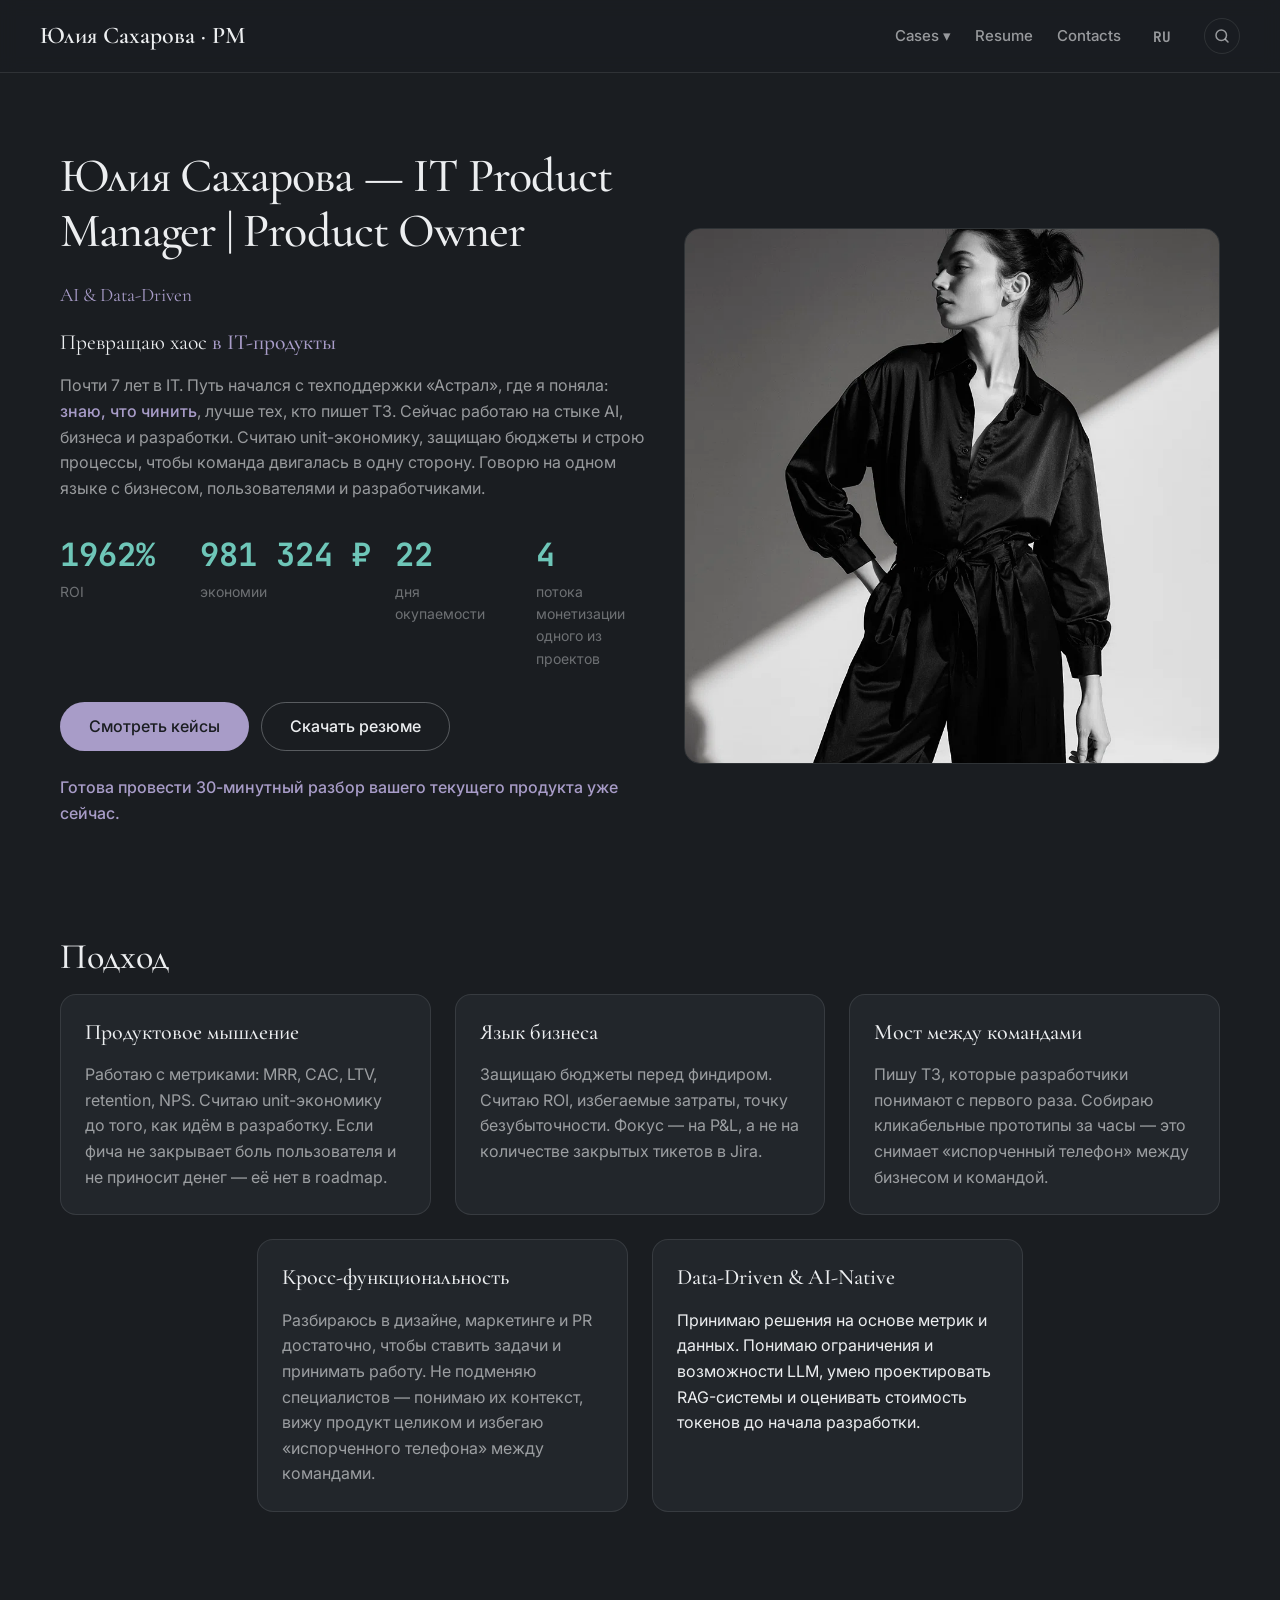
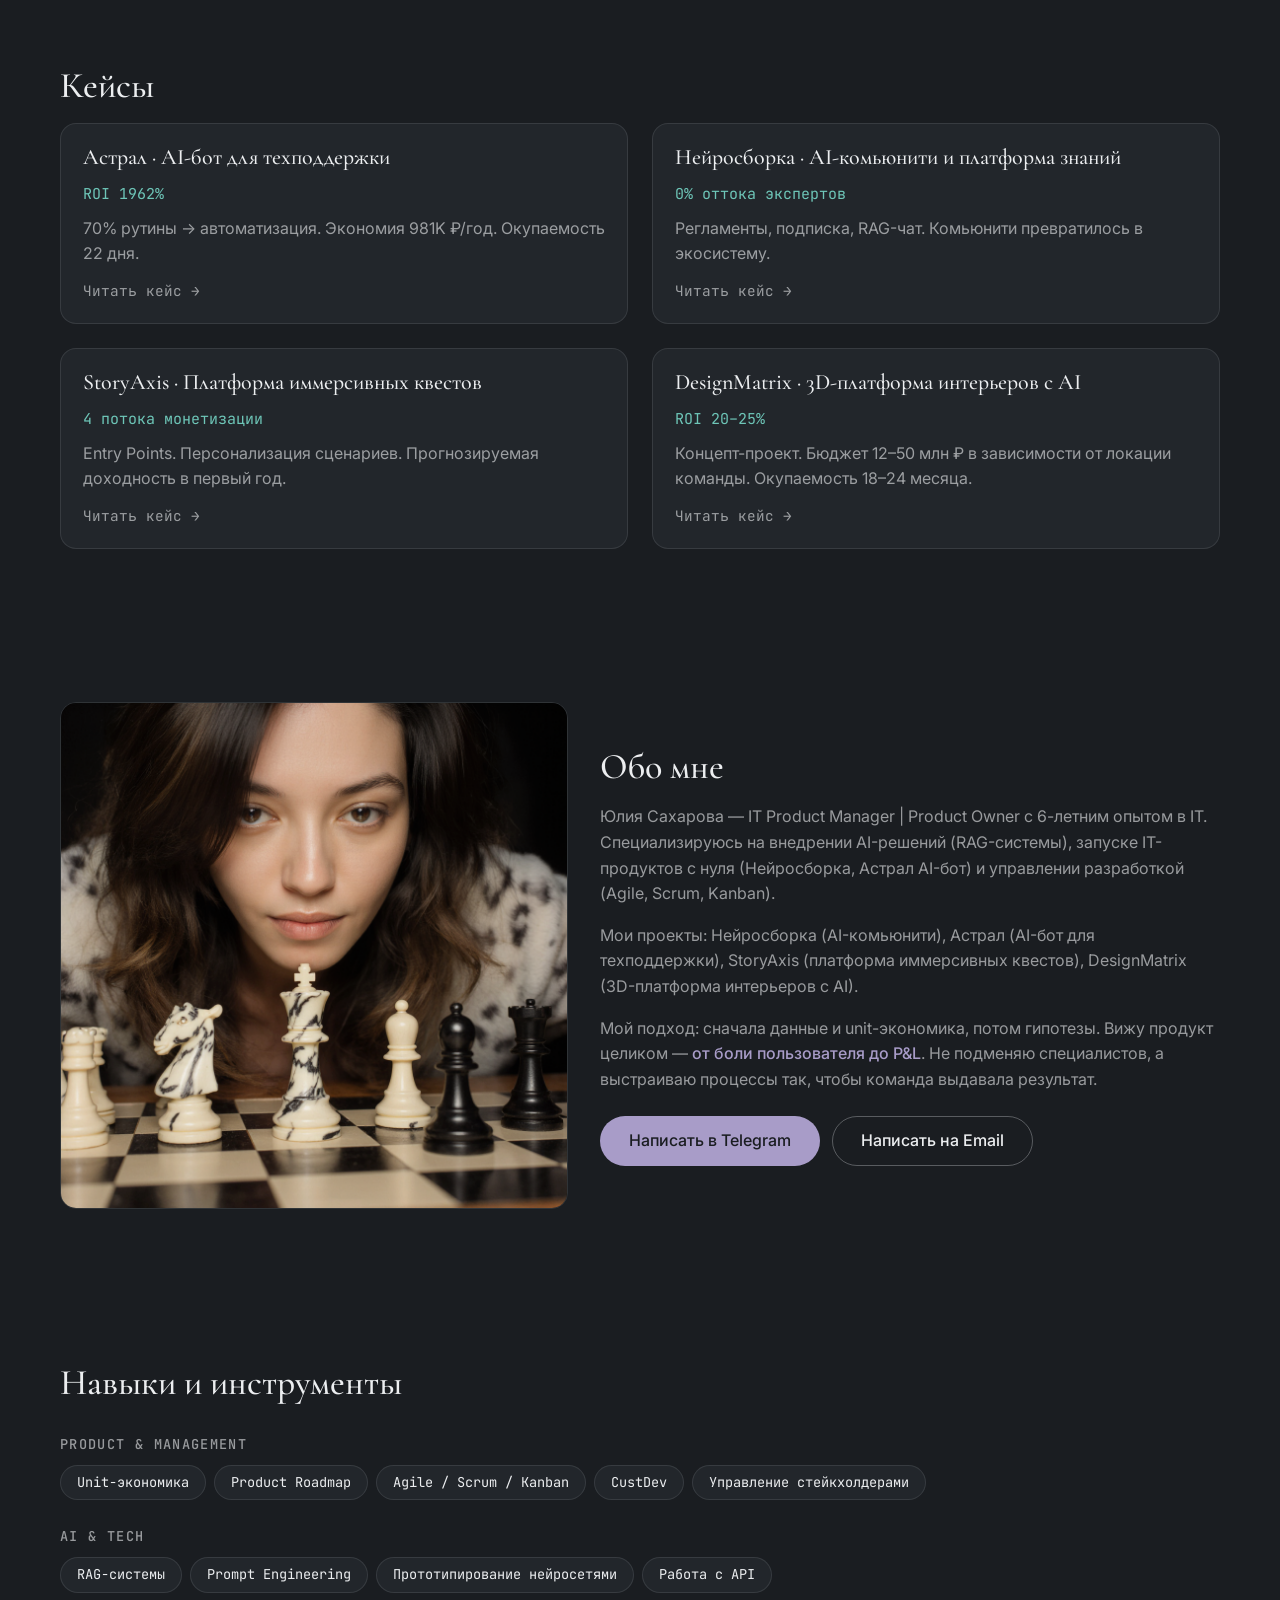
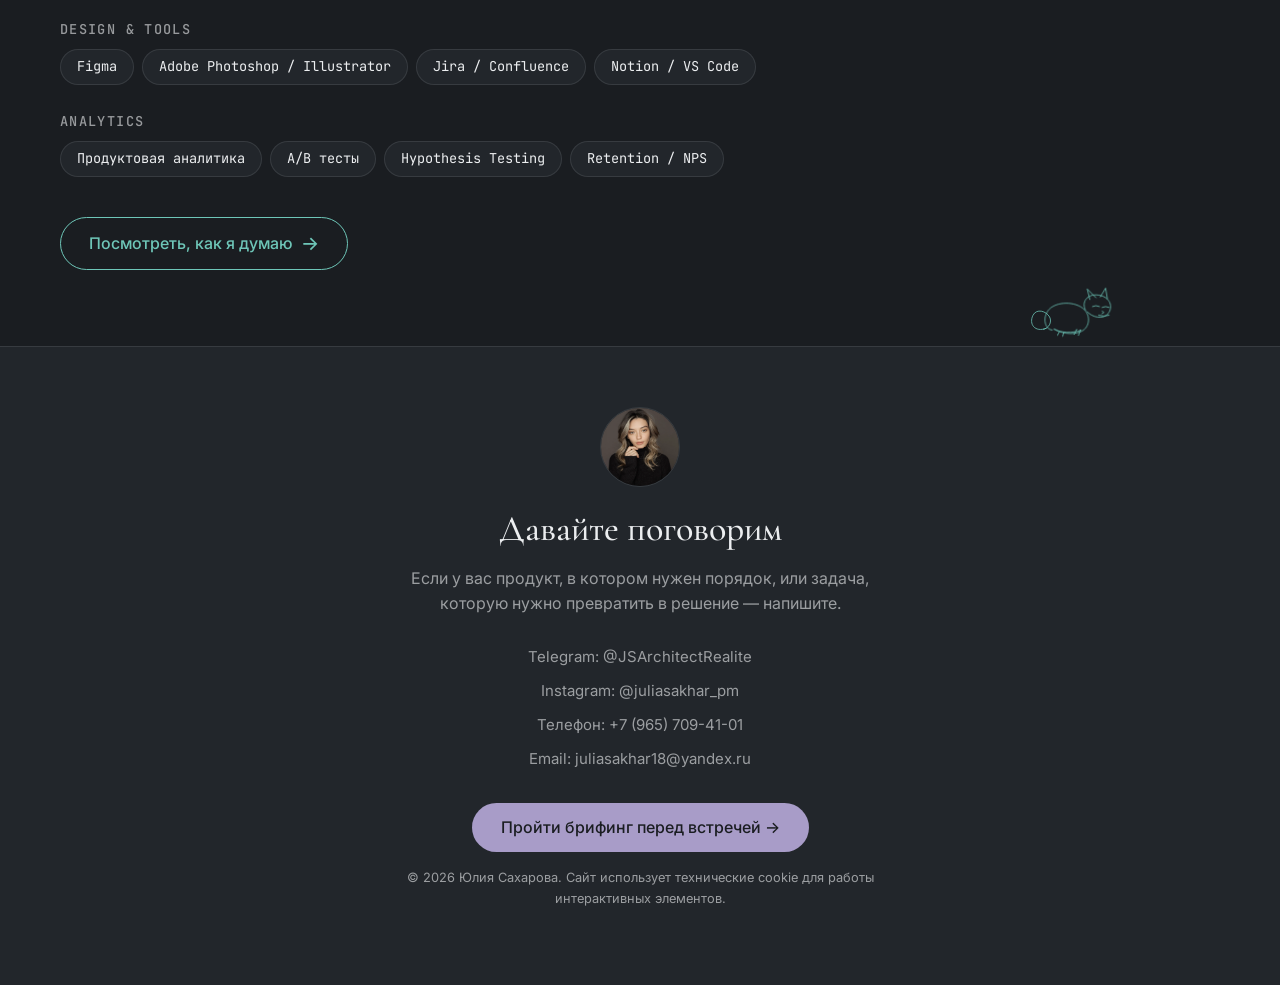
==== commit a43f0b88: "Phase 71: animated Grok cat in footer with metric/lavender palette" ====
--- a/index.html
+++ b/index.html
@@ -16,8 +16,8 @@
   <link rel="preconnect" href="https://fonts.googleapis.com">
   <link rel="preconnect" href="https://fonts.gstatic.com" crossorigin>
   <link rel="stylesheet" href="https://fonts.googleapis.com/css2?family=Cormorant+Garamond:wght@400;500;600&family=Inter:wght@400;500;600&family=JetBrains+Mono:wght@400;700&display=swap">
-  <link rel="stylesheet" href="css/styles.css?v=68.1">
-  <script src="js/main.js?v=68.1" defer></script>
+  <link rel="stylesheet" href="css/styles.css?v=71.1">
+  <script src="js/main.js?v=71.1" defer></script>
   <script type="application/ld+json">
   {
     "@context": "https://schema.org",
@@ -272,170 +272,37 @@
   </main>
 
   <footer class="site-footer" id="contacts">
-    <div class="cat-container" aria-hidden="true">
-<svg class="sleeping-cat" xmlns="http://www.w3.org/2000/svg" viewBox="0 0 558 500" preserveAspectRatio="xMidYMid meet" aria-hidden="true" focusable="false">
-
-<g transform="translate(0.000000,500.000000) scale(0.100000,-0.100000)"
-fill="currentColor" stroke="none">
-<path d="M2648 4989 c-30 -17 -21 -63 37 -204 103 -251 153 -485 142 -665 -7
--116 -22 -174 -43 -166 -30 11 -252 45 -364 55 -346 32 -754 -12 -1044 -111
--243 -83 -494 -233 -694 -415 -350 -317 -612 -871 -671 -1415 -66 -600 170
--1186 625 -1559 262 -214 609 -375 964 -448 240 -50 311 -56 645 -56 365 0
-498 14 785 86 287 71 458 137 875 337 382 183 475 222 740 307 132 43 271 93
-310 113 186 93 353 238 465 401 204 301 212 685 22 991 -58 94 -188 230 -287
-301 -74 53 -75 54 -75 99 0 42 -9 136 -26 257 l-6 52 38 -5 c124 -16 241 -37
-276 -50 23 -8 43 -12 45 -10 8 8 -151 55 -224 66 -37 6 -78 13 -91 16 l-23 5
-21 32 c11 18 32 54 46 81 l26 49 86 -7 c48 -4 120 -14 161 -22 41 -7 76 -12
-78 -10 6 6 -85 24 -207 42 -58 9 -106 17 -108 18 -1 2 9 49 23 106 39 163 50
-290 34 406 -18 136 -17 167 9 259 51 182 48 403 -8 620 -65 249 -185 455 -266
-455 -38 0 -159 -64 -242 -127 -100 -76 -232 -219 -308 -334 l-64 -96 -72 18
-c-157 40 -350 43 -500 10 -42 -10 -44 -9 -113 45 -310 242 -598 400 -849 464
--87 22 -141 25 -168 9z m89 -29 c112 -26 388 -163 673 -335 74 -45 170 -101
-213 -124 43 -24 76 -45 73 -48 -3 -3 -35 -16 -72 -29 -36 -12 -69 -26 -73 -30
--3 -4 2 -4 12 -1 10 4 64 17 120 29 145 31 370 30 516 -1 58 -12 109 -25 114
--28 5 -3 -4 -19 -20 -37 -55 -59 -58 -71 -7 -29 56 46 122 120 231 258 115
-146 316 325 412 368 43 19 44 19 70 0 77 -58 163 -315 191 -573 15 -132 8
--334 -15 -464 -17 -94 -45 -178 -89 -265 -39 -76 -15 -54 43 40 27 45 52 75
-56 69 11 -17 8 -249 -4 -320 -20 -121 -29 -134 -31 -45 l-1 80 -19 -85 c-10
--47 -29 -119 -42 -160 l-24 -75 -117 -12 c-149 -14 -291 -45 -420 -90 -106
--36 -263 -108 -273 -125 -3 -5 18 3 47 17 91 47 219 92 349 124 179 44 400 74
-400 54 0 -12 -60 -99 -85 -123 -23 -22 -35 -24 -138 -27 -123 -4 -259 -23
--380 -54 -84 -21 -191 -59 -185 -65 2 -1 34 8 70 21 114 41 395 85 552 85 35
-0 37 -2 25 -17 -28 -34 -132 -92 -255 -143 -126 -51 -128 -52 -182 -41 -31 6
--87 10 -126 10 l-71 -2 86 -8 c47 -5 96 -12 109 -17 20 -8 16 -12 -46 -37 -38
--16 -129 -55 -202 -86 l-134 -58 25 32 c24 31 77 130 77 143 0 3 -24 -27 -52
--67 -95 -132 -223 -197 -404 -206 -161 -9 -258 29 -303 119 l-23 48 56 53 c31
-29 56 58 56 65 0 8 -26 11 -93 9 -85 -2 -96 0 -140 26 -45 27 -47 27 -47 7 0
--38 29 -79 85 -120 59 -44 75 -65 75 -103 0 -33 -23 -40 -68 -22 -143 60 -193
-195 -124 331 49 97 74 182 74 254 1 108 -27 142 -142 171 -36 9 -64 30 -151
-115 -59 57 -110 104 -114 104 -4 0 2 -15 13 -32 10 -18 35 -60 55 -93 40 -67
-99 -129 137 -143 14 -5 49 -13 79 -17 38 -5 62 -15 79 -32 23 -23 24 -30 19
--96 -4 -70 -55 -233 -81 -260 -6 -7 -11 -18 -12 -24 -3 -37 -5 -43 -15 -43
--12 0 -121 101 -115 107 2 3 22 -5 45 -16 57 -29 65 -26 11 5 -48 27 -106 78
--122 107 -9 17 -7 17 14 6 13 -7 48 -29 78 -49 138 -93 130 -74 -12 26 -143
-101 -215 173 -263 266 l-38 73 129 -130 c72 -71 159 -152 194 -178 l65 -49
--75 68 c-230 209 -289 331 -278 578 5 103 9 123 64 281 l58 170 0 130 c0 108
--4 149 -27 237 -35 143 -86 271 -153 393 -31 54 -58 114 -61 132 -6 37 1 40
-74 23z m-352 -1050 c98 -9 314 -43 356 -55 14 -5 14 -13 3 -73 -16 -83 -16
--190 0 -304 7 -49 10 -88 7 -88 -3 0 -18 12 -34 28 l-30 27 7 -52 c15 -119 58
--204 170 -337 42 -50 74 -91 72 -93 -1 -2 -32 10 -67 26 -142 64 -346 113
--458 109 l-56 -2 50 -3 c195 -14 499 -123 563 -202 38 -47 39 -50 10 -45 -14
-3 -11 0 7 -7 36 -14 112 -68 141 -101 11 -12 26 -43 33 -67 24 -82 148 -180
-229 -181 18 0 49 -11 70 -25 95 -63 245 -83 376 -49 33 8 129 47 211 86 83 38
-229 104 325 145 172 73 176 74 223 64 64 -14 192 -74 242 -113 64 -50 74 -53
-25 -9 -50 45 -153 103 -232 130 l-52 18 145 56 c79 31 175 73 213 92 46 23 72
-31 76 24 25 -40 17 -346 -16 -558 -24 -159 -29 -154 -27 27 l2 167 -20 -120
-c-46 -287 -148 -508 -259 -565 -21 -11 -109 -40 -196 -65 -151 -44 -280 -89
--297 -105 -5 -4 16 -1 45 6 121 32 421 35 553 6 34 -8 22 -10 -80 -16 -338
--19 -476 -42 -700 -117 -195 -66 -393 -162 -701 -342 -516 -301 -730 -381
--1064 -394 -171 -6 -305 10 -516 62 -384 94 -644 225 -845 425 -226 225 -332
-477 -367 870 l-8 85 -13 -60 c-22 -97 -10 -309 23 -420 31 -103 106 -263 163
--348 168 -250 445 -452 808 -590 260 -99 471 -141 700 -140 194 1 345 25 516
-83 169 56 308 127 614 311 383 230 641 352 876 413 157 40 273 56 514 71 137
-8 250 20 280 29 225 68 306 303 191 551 -18 39 -50 94 -70 124 -35 51 -36 56
--36 142 0 88 0 89 21 79 42 -23 177 -169 231 -251 111 -167 152 -298 152 -489
-0 -85 -6 -148 -17 -195 -47 -191 -177 -358 -338 -434 -131 -62 -201 -73 -534
--81 l-290 -7 -98 -32 c-173 -57 -318 -132 -602 -311 -320 -202 -559 -281 -845
--281 -74 0 -166 5 -204 11 -38 6 -71 9 -73 6 -7 -7 175 -47 266 -57 269 -32
-570 63 926 292 223 143 380 218 555 266 90 25 106 26 325 25 251 -2 387 9 492
-38 67 18 67 18 43 -1 -41 -31 -199 -106 -284 -134 -43 -14 -159 -44 -257 -66
--232 -52 -368 -99 -740 -257 -167 -71 -365 -150 -440 -175 -394 -133 -764
--140 -1053 -21 -94 39 -96 39 -21 -7 80 -48 166 -89 275 -129 86 -33 83 -34
--66 -19 -244 24 -515 95 -719 188 l-90 41 62 -58 c34 -32 104 -83 155 -115
-l92 -57 -50 6 c-81 11 -343 79 -429 113 -104 40 -229 117 -307 189 -40 37 -57
-48 -48 32 32 -62 78 -120 144 -184 l71 -69 -79 42 c-318 169 -530 374 -685
-661 -29 55 -51 86 -51 74 0 -47 54 -204 101 -294 28 -52 46 -90 41 -85 -170
-196 -278 411 -301 596 l-7 64 -8 -78 c-8 -70 0 -160 20 -256 5 -25 5 -26 -11
--6 -35 42 -172 335 -207 440 -88 267 -104 523 -52 830 42 251 141 500 295 747
-272 434 650 704 1149 822 96 23 267 51 365 59 91 8 327 6 430 -3z m2705 -1789
-c33 -169 21 -278 -37 -333 -40 -38 -74 -48 -166 -47 -80 0 -81 0 -57 17 66 44
-122 109 155 176 33 68 65 193 65 254 0 27 9 47 17 38 2 -2 12 -49 23 -105z"/>
-<path d="M2730 4908 c240 -114 343 -187 426 -304 43 -60 79 -132 71 -140 -2
--2 -24 4 -48 15 -53 23 -117 33 -124 20 -4 -5 2 -9 12 -9 20 0 113 -51 130
--72 9 -11 -5 -12 -83 -10 -64 3 -94 0 -94 -7 0 -6 6 -11 14 -11 23 0 126 -42
-126 -51 0 -5 -6 -9 -13 -9 -25 0 -117 -31 -117 -39 0 -4 18 -16 40 -26 22 -10
-40 -21 40 -25 0 -3 -12 -17 -26 -31 -28 -27 -121 -147 -150 -194 -11 -19 -4
--14 21 15 71 83 171 175 229 209 45 27 70 35 126 39 39 2 70 8 70 12 0 4 -9
-41 -20 84 -50 195 -173 349 -355 443 -106 54 -194 87 -260 97 -36 6 -38 5 -15
--6z"/>
-<path d="M4808 4771 c-76 -58 -146 -138 -238 -276 -126 -189 -179 -296 -198
--402 l-9 -51 39 14 c98 34 205 27 341 -23 92 -35 169 -106 187 -173 15 -55 8
--146 -15 -189 -26 -52 -13 -45 39 21 72 90 133 212 161 323 42 164 32 440 -22
-612 -9 29 -18 51 -20 50 -1 -2 5 -39 14 -83 24 -116 24 -382 0 -494 -21 -99
--47 -176 -83 -257 l-26 -58 -12 50 c-28 119 -107 214 -226 273 -33 17 -56 33
--51 36 21 13 130 17 185 7 33 -6 61 -9 63 -7 12 12 -115 41 -197 46 l-95 6 60
-29 c47 23 78 30 145 33 98 6 84 20 -20 21 -56 1 -170 -20 -235 -43 -40 -15 71
-74 130 103 69 35 49 41 -43 12 -61 -19 -105 -44 -154 -89 -16 -14 -28 -23 -28
--19 0 4 25 59 55 124 71 149 168 296 256 384 38 38 68 69 66 69 -2 0 -33 -22
--69 -49z"/>
-<path d="M3611 4320 c-128 -93 -223 -315 -236 -548 l-4 -87 10 80 c27 228 98
-404 209 516 37 38 66 69 65 69 -1 0 -21 -14 -44 -30z"/>
-<path d="M4105 4243 c-196 -154 -293 -313 -365 -602 -30 -121 -19 -121 14 1
-76 272 184 448 371 605 68 57 54 54 -20 -4z"/>
-<path d="M3956 4187 c-123 -125 -208 -280 -231 -422 -4 -24 7 -3 25 50 58 166
-124 274 242 393 39 39 68 72 64 72 -5 0 -49 -42 -100 -93z"/>
-<path d="M3435 4209 c-39 -48 -74 -122 -96 -207 -22 -89 -25 -291 -5 -412 11
--69 12 -60 8 120 -4 157 -1 212 12 279 20 95 51 172 90 219 15 17 26 32 23 32
--3 0 -17 -14 -32 -31z"/>
-<path d="M3711 3704 c0 -11 3 -14 6 -6 3 7 2 16 -1 19 -3 4 -6 -2 -5 -13z"/>
-<path d="M3711 3514 c0 -11 3 -14 6 -6 3 7 2 16 -1 19 -3 4 -6 -2 -5 -13z"/>
-<path d="M4262 3316 c-125 -65 -186 -78 -320 -70 -86 6 -105 4 -127 -10 -30
--20 -55 -72 -55 -113 l0 -28 17 33 c23 47 45 56 117 46 34 -4 102 -8 151 -8
-84 -1 94 2 152 33 59 32 173 137 173 160 0 14 11 18 -108 -43z"/>
-<path d="M2020 3843 c-211 -23 -439 -103 -600 -213 -55 -38 -182 -160 -189
--183 -2 -6 20 12 50 42 208 206 550 335 944 354 33 2 8 3 -55 4 -63 0 -131 -2
--150 -4z"/>
-<path d="M2100 3770 c-263 -47 -494 -162 -644 -321 -86 -91 -106 -131 -26 -50
-79 79 180 150 290 206 175 88 407 160 560 174 l85 8 -80 1 c-44 0 -127 -8
--185 -18z"/>
-<path d="M2285 3719 c-286 -61 -570 -211 -687 -362 l-32 -42 54 50 c165 153
-402 269 710 349 113 29 83 33 -45 5z"/>
-<path d="M2341 3655 c-119 -49 -240 -129 -319 -209 l-67 -69 70 58 c90 75 152
-115 300 192 66 34 116 63 110 63 -5 0 -48 -16 -94 -35z"/>
-<path d="M2278 3093 c12 -2 32 -2 45 0 12 2 2 4 -23 4 -25 0 -35 -2 -22 -4z"/>
-<path d="M1579 3025 c-116 -18 -235 -50 -327 -86 -86 -34 -255 -119 -249 -125
-2 -2 42 13 88 35 200 93 396 135 634 135 236 0 424 -38 615 -126 l65 -30 -42
--19 c-60 -25 -54 -31 9 -9 l53 18 48 -26 c165 -93 357 -316 489 -568 60 -116
-58 -117 -12 -9 -93 144 -189 226 -110 95 85 -142 143 -308 157 -448 7 -72 -3
--70 116 -21 77 32 78 32 71 63 -12 60 -75 212 -131 316 -136 257 -264 409
--476 568 -37 27 -64 53 -58 56 38 24 251 30 396 11 38 -5 39 -4 10 6 -55 19
--282 23 -363 5 l-73 -15 -97 50 c-238 122 -533 167 -813 124z"/>
-<path d="M431 2884 c-95 -133 -182 -343 -218 -529 -24 -125 -23 -349 1 -473
-10 -51 21 -91 23 -88 3 3 -1 46 -7 95 -17 122 -7 356 20 483 29 141 83 285
-160 436 37 72 66 132 64 132 -1 0 -21 -25 -43 -56z"/>
-<path d="M393 2593 c-92 -206 -130 -446 -103 -645 7 -51 16 -102 21 -113 8
--17 9 -17 5 5 -35 183 -1 483 81 713 19 54 33 100 30 103 -2 2 -18 -26 -34
--63z"/>
-<path d="M4811 2149 c-22 -74 -82 -178 -130 -227 -55 -54 -19 -39 45 20 47 43
-79 103 95 178 14 65 7 86 -10 29z"/>
-<path d="M708 2043 c-16 -137 33 -347 115 -492 23 -41 78 -112 121 -158 276
--292 681 -371 1069 -207 86 36 194 98 242 138 20 18 4 12 -50 -19 -191 -106
--353 -149 -560 -148 -119 0 -155 4 -240 27 -185 49 -314 124 -446 263 -83 87
--146 185 -184 288 -37 96 -47 148 -54 265 l-6 105 -7 -62z"/>
-<path d="M4000 2009 c-138 -17 -244 -40 -360 -79 -63 -22 -116 -38 -118 -36
--1 2 18 22 43 44 25 22 45 42 45 44 0 9 -106 -11 -192 -37 -98 -28 -294 -110
--383 -160 -149 -83 -392 -268 -674 -514 -88 -77 -185 -158 -213 -180 -112 -83
--247 -141 -330 -141 -66 0 -33 -17 58 -30 179 -25 277 22 521 252 137 129 258
-238 266 238 3 0 -5 -19 -19 -42 -23 -41 -64 -158 -64 -182 0 -6 18 25 39 69
-68 142 186 281 353 416 54 43 101 79 105 79 3 0 -19 -26 -49 -57 -88 -93 -166
--208 -204 -298 -19 -48 -19 -47 42 35 134 184 364 374 550 456 l59 26 -60 -53
-c-80 -70 -205 -196 -234 -238 -23 -32 -19 -30 65 26 172 116 355 193 579 246
-134 32 305 57 371 56 l49 -1 -35 -10 c-138 -41 -234 -78 -359 -139 -147 -72
--193 -107 -59 -44 94 43 224 81 348 101 113 19 358 21 449 5 34 -7 65 -10 67
--8 10 9 -136 48 -226 60 l-95 13 70 19 c103 27 104 30 18 49 -92 21 -315 29
--423 15z"/>
-<path d="M880 1828 c0 -30 48 -148 87 -211 48 -79 151 -183 232 -235 233 -151
-579 -173 887 -57 81 30 286 127 281 132 -2 2 -57 -20 -123 -48 -140 -60 -300
--103 -448 -120 -386 -43 -738 148 -883 481 -18 41 -33 67 -33 58z"/>
-<path d="M1056 1680 c37 -66 140 -157 227 -200 144 -71 211 -83 447 -84 208 0
-337 14 443 50 23 7 31 12 17 9 -14 -2 -68 -12 -120 -21 -130 -23 -382 -23
--513 0 -197 35 -323 94 -445 210 -63 59 -72 65 -56 36z"/>
-<path d="M5275 1606 c-39 -52 -106 -97 -187 -126 -57 -20 -91 -23 -333 -30
--292 -8 -365 -18 -509 -71 -44 -16 -109 -47 -145 -68 -77 -46 -205 -152 -215
--177 -4 -10 18 5 47 34 191 180 432 252 845 252 226 0 353 34 447 121 46 42
-91 97 84 103 -2 2 -18 -15 -34 -38z"/>
-</g>
-</svg>
+        <div class="cat-container" id="portfolio-cat" aria-hidden="true" style="position: absolute; right: 10%; bottom: 100%; width: 140px; z-index: 10; pointer-events: auto;">
+      <svg viewBox="0 0 320 180" xmlns="http://www.w3.org/2000/svg" class="cat-svg" aria-hidden="true" focusable="false">
+        <!-- Хвост -->
+        <g class="tail">
+          <path d="M 78 138 C 52 148, 38 128, 48 108 C 56 92, 78 98, 86 112 C 92 124, 84 138, 72 140" class="line"/>
+        </g>
+        <!-- Тело -->
+        <g class="body">
+          <path d="M 92 142 C 78 142, 68 118, 82 98 C 96 78, 138 74, 162 92 C 182 108, 178 138, 156 146 C 136 154, 108 148, 98 140" class="line"/>
+          <path d="M 96 140 C 110 148, 140 150, 158 142" class="line"/>
+        </g>
+        <!-- Голова -->
+        <g class="head">
+          <path d="M 168 96 C 158 78, 172 58, 198 62 C 224 66, 232 88, 220 104 C 210 118, 184 114, 172 100" class="line"/>
+          <path d="M 178 72 L 172 48 L 192 68" class="line"/>
+          <path d="M 202 66 L 214 46 L 218 70" class="line"/>
+          <path d="M 184 88 Q 192 84 200 88" class="line"/>
+          <path d="M 206 90 Q 214 86 222 90" class="line"/>
+          <path d="M 206 98 L 210 102 L 206 104" class="line"/>
+          <path d="M 198 108 Q 210 112 222 108" class="line mouth"/>
+        </g>
+        <!-- Лапы -->
+        <g class="front-paws">
+          <path d="M 148 140 L 142 152" class="line"/>
+          <path d="M 156 142 L 152 154" class="line"/>
+        </g>
+        <g class="rear-paws">
+          <path d="M 108 146 L 104 154" class="line"/>
+          <path d="M 118 148 L 116 156" class="line"/>
+        </g>
+      </svg>
     </div>
 
     <img class="avatar rounded-full" src="img/avatar.png" alt="Юлия Сахарова" width="80" height="80" loading="lazy">
--- a/css/styles.css
+++ b/css/styles.css
@@ -671,60 +671,139 @@
   color: #1A1D21 !important;
 }
 
-/* Фаза 60: котик из присланного SVG на верхней границе футера */
+/* Фаза 71: анимированный SVG-кот в футере */
 .cat-container {
   position: absolute;
-  right: 7%;
+  right: 10%;
   bottom: 100%;
-  width: 180px;
+  width: 140px;
   z-index: 10;
   transform-origin: bottom right;
   transition: transform 0.35s ease;
+  pointer-events: auto;
 }
 
 .cat-container:hover {
   transform: translateY(-2px) scale(1.02);
 }
 
-.sleeping-cat {
+.cat-svg {
   display: block;
   width: 100%;
   height: auto;
-  color: var(--metric);
-  transition: color 0.45s ease;
-  transform-origin: 85% 100%;
-  animation: catBreathe 4s ease-in-out infinite;
-}
-
-.cat-container:hover .sleeping-cat {
-  color: var(--accent);
-}
-
-.cat-container.is-awake .sleeping-cat {
-  animation: catWakeStretch 3.4s ease-in-out forwards;
+  overflow: visible;
+}
+
+.cat-svg .line {
+  fill: none;
+  stroke: var(--metric);
+  stroke-width: 1.8;
+  stroke-linecap: round;
+  stroke-linejoin: round;
+  transition: stroke 0.35s ease;
+}
+
+.cat-container:hover .line {
+  stroke: var(--accent);
+}
+
+.tail,
+.body,
+.head,
+.front-paws,
+.rear-paws {
+  transform-box: fill-box;
+}
+
+.tail {
+  transform-origin: 85% 30%;
+  animation: catTailSway 3.8s ease-in-out infinite;
+}
+
+.body {
+  transform-origin: 50% 100%;
+  animation: catBodyBreathe 4.2s ease-in-out infinite;
+}
+
+.head {
+  transform-origin: 15% 85%;
+  animation: catHeadBob 4.6s ease-in-out infinite;
+}
+
+.front-paws,
+.rear-paws {
+  transform-origin: 50% 0%;
+}
+
+/* Пробуждение: потягивание и виляние хвостом */
+.cat-container.is-awake .tail {
+  animation: catTailWake 1.1s ease-in-out 2;
+}
+
+.cat-container.is-awake .body {
+  animation: catBodyStretch 3.6s ease-in-out forwards;
+}
+
+.cat-container.is-awake .head {
+  animation: catHeadWake 3.6s ease-in-out forwards;
+}
+
+.cat-container.is-awake .front-paws,
+.cat-container.is-awake .rear-paws {
+  animation: catPawsWake 3.6s ease-in-out forwards;
 }
 
 /* Сон — лёгкое дыхание */
-@keyframes catBreathe {
-  0%, 100% { transform: translateY(0) scale(1); }
-  50% { transform: translateY(-1px) scale(1.012); }
+@keyframes catBodyBreathe {
+  0%, 100% { transform: translateY(0) scaleY(1); }
+  50% { transform: translateY(-1px) scaleY(1.015); }
+}
+
+@keyframes catTailSway {
+  0%, 100% { transform: rotate(0deg); }
+  50% { transform: rotate(6deg); }
+}
+
+@keyframes catHeadBob {
+  0%, 100% { transform: rotate(0deg) translateY(0); }
+  50% { transform: rotate(-1.5deg) translateY(-1px); }
 }
 
 /* Пробуждение → потягивание → возврат ко сну */
-@keyframes catWakeStretch {
-  0% { transform: translateY(0) rotate(0deg) scale(1); }
-  15% { transform: translateY(-7px) rotate(-1.5deg) scale(1.01); }
-  35% { transform: translateY(-4px) rotate(0deg) scale(1.01); }
-  55% { transform: translateY(-2px) rotate(-3deg) scaleX(1.06) scaleY(0.95); }
-  75% { transform: translateY(-2px) rotate(-3deg) scaleX(1.06) scaleY(0.95); }
-  90% { transform: translateY(0) rotate(0deg) scale(1.005); }
-  100% { transform: translateY(0) rotate(0deg) scale(1); }
+@keyframes catTailWake {
+  0%, 100% { transform: rotate(0deg); }
+  25% { transform: rotate(14deg); }
+  50% { transform: rotate(-8deg); }
+  75% { transform: rotate(10deg); }
+}
+
+@keyframes catBodyStretch {
+  0% { transform: scale(1) translateY(0); }
+  20% { transform: scaleX(1.03) scaleY(1.04) translateY(-2px); }
+  45% { transform: scaleX(1.06) scaleY(0.97) translateY(0); }
+  70% { transform: scaleX(1.02) scaleY(1.02) translateY(-1px); }
+  100% { transform: scale(1) translateY(0); }
+}
+
+@keyframes catHeadWake {
+  0%, 100% { transform: rotate(0deg) translateY(0); }
+  20% { transform: rotate(-6deg) translateY(-3px); }
+  45% { transform: rotate(5deg) translateY(-1px); }
+  70% { transform: rotate(-2deg) translateY(0); }
+}
+
+@keyframes catPawsWake {
+  0%, 100% { transform: translateY(0); }
+  25% { transform: translateY(-3px); }
+  50% { transform: translateY(1px); }
+  75% { transform: translateY(-1px); }
 }
 
 @media (max-width: 768px) {
   .cat-container {
-    right: 12px;
-    width: 130px;
+    width: 100px !important;
+    right: 5% !important;
+    bottom: 0 !important;
   }
 }
 
@@ -844,6 +923,40 @@
   filter: drop-shadow(0 0 15px var(--metric));
 }
 
+/* Пульсация активного узла и лавандовый ховер */
+.case-node.active {
+  cursor: pointer;
+  transform-box: fill-box;
+  transform-origin: center;
+  transition: fill 0.3s ease, stroke 0.3s ease;
+  animation: pulse-node 2s infinite ease-in-out;
+}
+
+.case-node.active:hover {
+  fill: var(--accent) !important;
+  stroke: var(--accent) !important;
+  filter: drop-shadow(0 0 20px var(--accent)) !important;
+  animation-play-state: paused;
+}
+
+@keyframes pulse-node {
+  0% {
+    transform: scale(1);
+    filter: drop-shadow(0 0 5px var(--metric));
+    opacity: 0.8;
+  }
+  50% {
+    transform: scale(1.3);
+    filter: drop-shadow(0 0 15px var(--metric));
+    opacity: 1;
+  }
+  100% {
+    transform: scale(1);
+    filter: drop-shadow(0 0 5px var(--metric));
+    opacity: 0.8;
+  }
+}
+
 .case-node.disabled {
   opacity: 0.6;
   cursor: not-allowed;
@@ -936,40 +1049,43 @@
 .mindmap-node-label {
   position: absolute;
   transform: translate(-50%, -50%);
-  z-index: 2;
-  padding: 8px 14px;
-  background: rgba(34, 38, 43, 0.8);
+  z-index: 10;
+  padding: 6px 12px;
+  background: rgba(34, 38, 43, 0.9);
   backdrop-filter: blur(4px);
-  border: 1px solid var(--metric);
+  border: 1px solid var(--border);
   border-radius: 20px;
   cursor: pointer;
   font-family: var(--font-mono);
-  font-size: 0.85rem;
+  font-size: 0.8rem;
   color: var(--metric);
   white-space: nowrap;
   opacity: 0;
   user-select: none;
-  box-shadow: 0 0 10px rgba(110, 198, 184, 0.2);
-  transition: all 0.3s ease;
+  box-shadow: 0 0 10px rgba(110, 198, 184, 0.15);
+  transition: opacity 0.3s ease, border-color 0.3s ease, color 0.3s ease, box-shadow 0.3s ease;
 }
 
 .mindmap-node-label.visible { opacity: 1; }
 
 .mindmap-node-label:hover {
-  background: var(--metric);
-  color: var(--bg);
-  box-shadow: 0 0 20px rgba(110, 198, 184, 0.6);
-}
-
-.mindmap-node {
+  border-color: var(--accent);
+  color: var(--accent);
+  box-shadow: 0 0 18px rgba(168, 156, 200, 0.35);
+}
+
+.mindmap-node,
+.mindmap-node-point {
   transform-box: fill-box;
   transform-origin: center;
-  transition: all 0.3s ease;
-}
-
-.mindmap-node:hover {
-  transform: scale(1.2);
-  filter: drop-shadow(0 0 15px var(--metric));
+  transition: transform 0.3s ease, fill 0.3s ease, filter 0.3s ease, opacity 0.3s ease;
+}
+
+.mindmap-node:hover,
+.mindmap-node-point:hover {
+  fill: var(--accent);
+  transform: scale(1.25);
+  filter: drop-shadow(0 0 15px var(--accent));
 }
 
 .neuron-path {
@@ -1066,6 +1182,15 @@
   font-size: 1.2em;
 }
 
+#modal-text code {
+  padding: 2px 6px;
+  font-family: var(--font-mono);
+  font-size: 0.85em;
+  color: var(--metric);
+  background: rgba(110, 198, 184, 0.1);
+  border-radius: 4px;
+}
+
 #modal-text > :last-child {
   margin-bottom: 0;
 }
